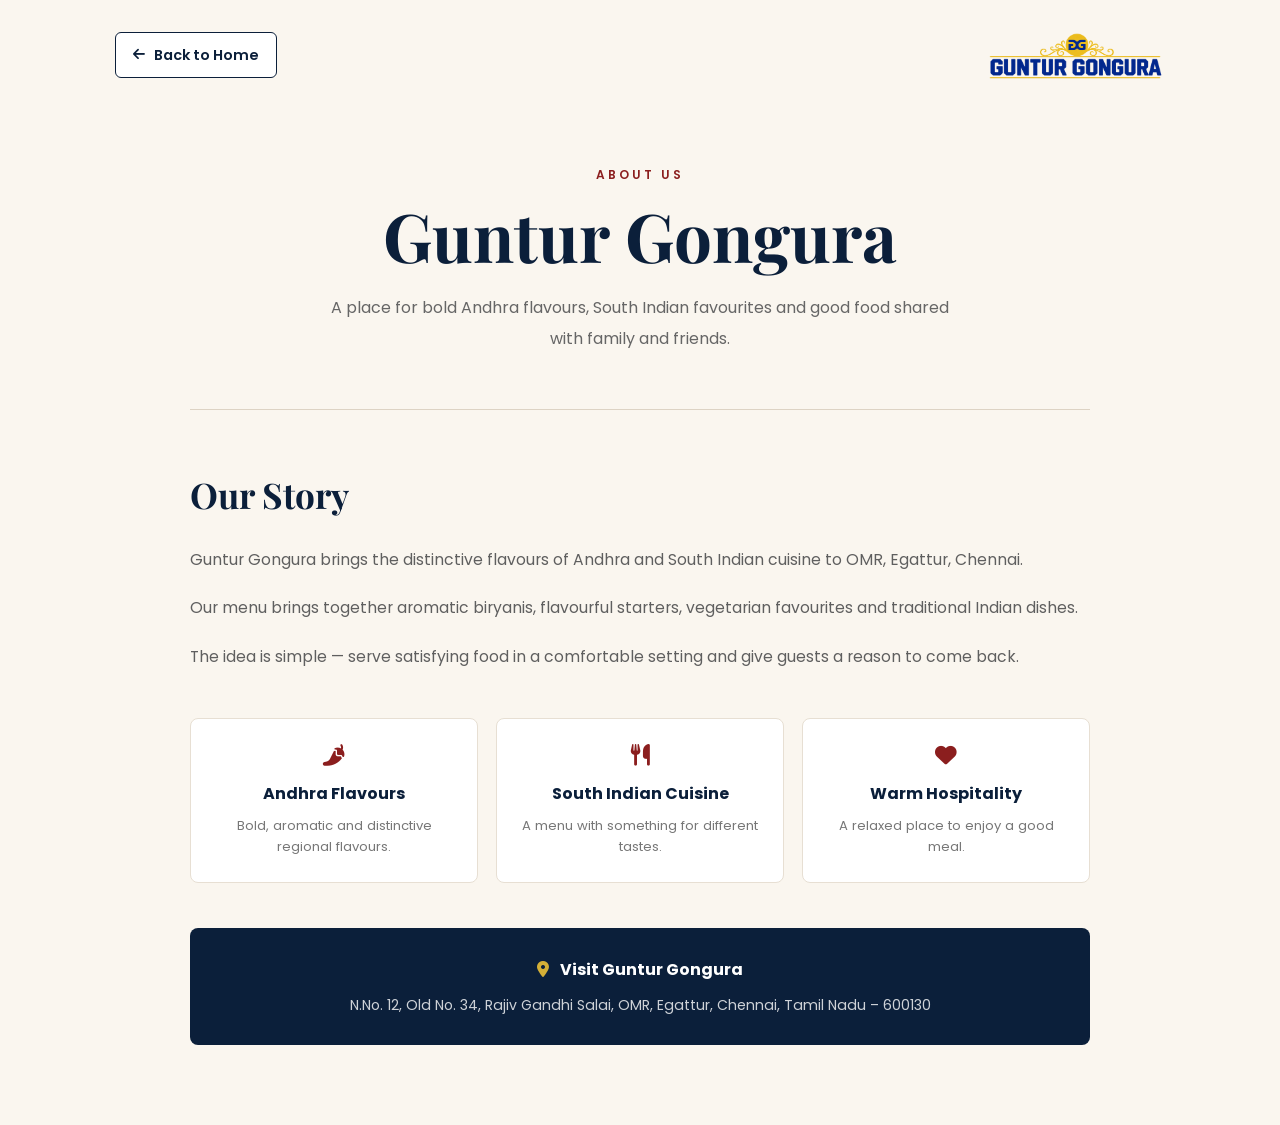
==== about.html @ 8c63702c "Initial commit" ====
<!DOCTYPE html>
<html lang="en">

<head>

    <!-- =====================================================
         BASIC INFORMATION
    ====================================================== -->

    <meta charset="UTF-8">

    <meta
        name="viewport"
        content="width=device-width, initial-scale=1.0"
    >

    <meta
        name="description"
        content="Learn about Guntur Gongura, an Andhra and South Indian restaurant in Egattur, Chennai."
    >

    <title>About | Guntur Gongura</title>


    <!-- =====================================================
         FONTS
    ====================================================== -->

    <link rel="preconnect" href="https://fonts.googleapis.com">

    <link
        rel="preconnect"
        href="https://fonts.gstatic.com"
        crossorigin
    >

    <link
        href="https://fonts.googleapis.com/css2?family=Playfair+Display:wght@500;600;700&family=Poppins:wght@300;400;500;600&display=swap"
        rel="stylesheet"
    >


    <!-- =====================================================
         ICONS
    ====================================================== -->

    <link
        rel="stylesheet"
        href="https://cdnjs.cloudflare.com/ajax/libs/font-awesome/6.5.2/css/all.min.css"
    >


    <!-- =====================================================
         MAIN CSS
    ====================================================== -->

    <link rel="stylesheet" href="css/style.css">
    <link rel="stylesheet" href="css/responsive.css">


    <!-- =====================================================
         PAGE CSS
    ====================================================== -->

    <style>

        /* =====================================================
           PAGE
        ====================================================== */

        .simple-page {
            min-height: 100vh;
            background: #faf6ef;
            color: #0b1f3a;
        }


        /* =====================================================
           TOP BAR
        ====================================================== */

        .simple-topbar {
            max-width: 1100px;
            margin: auto;
            padding: 25px;
            display: flex;
            align-items: center;
            justify-content: space-between;
            gap: 20px;
        }


        /* =====================================================
           BACK HOME BUTTON
        ====================================================== */

        .back-home {
            display: inline-flex;
            align-items: center;
            justify-content: center;
            gap: 9px;

            padding: 10px 17px;

            color: #0b1f3a;
            background: #ffffff;

            border: 1.5px solid #0b1f3a;
            border-radius: 6px;

            text-decoration: none;

            font-size: 0.9rem;
            font-weight: 600;

            cursor: pointer;

            transition:
                background 0.25s ease,
                color 0.25s ease,
                border-color 0.25s ease,
                transform 0.15s ease;
        }

        .back-home i {
            font-size: 0.85rem;
        }

        .back-home:hover {
            background: #0b1f3a;
            color: #ffffff;
            border-color: #0b1f3a;
        }

        .back-home:active {
            background: #0b1f3a;
            color: #ffffff;
            border-color: #0b1f3a;
            transform: scale(0.97);
        }

        .back-home:focus-visible {
            outline: 2px solid #d4af37;
            outline-offset: 3px;
        }


        /* =====================================================
           HEADER LOGO
           
           SAME SIZE AS MENU PAGE
        ====================================================== */

        .top-logo {
            width: 180px;
            height: auto;
            display: block;
        }


        /* =====================================================
           MAIN CONTENT
        ====================================================== */

        .about-page-content {
            width: min(900px, calc(100% - 40px));
            margin: 0 auto;
            padding: 25px 0 80px;
        }


        /* =====================================================
           INTRO
        ====================================================== */

        .simple-intro {
            text-align: center;
            padding: 25px 0 55px;
            border-bottom: 1px solid #ddd3c4;
        }

        .simple-intro .label {
            display: inline-block;

            color: #8b1e1e;

            font-size: 0.75rem;
            font-weight: 600;

            letter-spacing: 3px;
            text-transform: uppercase;
        }

        .simple-intro h1 {
            font-family: "Playfair Display", serif;

            font-size: clamp(2.5rem, 6vw, 4.2rem);

            line-height: 1.1;

            margin: 12px 0 20px;

            color: #0b1f3a;
        }

        .simple-intro p {
            max-width: 650px;

            margin: 0 auto;

            color: #666;

            line-height: 1.9;

            font-size: 1rem;
        }


        /* =====================================================
           STORY
        ====================================================== */

        .story {
            padding: 55px 0 0;
        }

        .story h2 {
            font-family: "Playfair Display", serif;

            font-size: 2.2rem;

            color: #0b1f3a;

            margin-bottom: 20px;
        }

        .story p {
            color: #5f5f5f;

            line-height: 1.95;

            margin-bottom: 18px;

            font-size: 0.98rem;
        }


        /* =====================================================
           HIGHLIGHTS
        ====================================================== */

        .highlights {
            display: grid;

            grid-template-columns: repeat(3, 1fr);

            gap: 18px;

            margin-top: 45px;
        }

        .highlight {
            background: #ffffff;

            border: 1px solid #e7dfd3;

            border-radius: 8px;

            padding: 25px;

            text-align: center;

            transition:
                transform 0.25s ease,
                box-shadow 0.25s ease;
        }

        .highlight:hover {
            transform: translateY(-4px);

            box-shadow:
                0 10px 25px rgba(11, 31, 58, 0.08);
        }

        .highlight i {
            color: #8b1e1e;

            font-size: 1.35rem;

            margin-bottom: 14px;
        }

        .highlight h3 {
            font-size: 1rem;

            margin-bottom: 8px;

            color: #0b1f3a;
        }

        .highlight p {
            font-size: 0.82rem;

            line-height: 1.6;

            margin: 0;

            color: #777;
        }


        /* =====================================================
           LOCATION
        ====================================================== */

        .location-note {
            margin-top: 45px;

            padding: 28px 25px;

            background: #0b1f3a;

            color: #ffffff;

            border-radius: 8px;

            text-align: center;
        }

        .location-note i {
            color: #d4af37;

            margin-right: 7px;
        }

        .location-note strong {
            font-size: 1rem;
        }

        .location-note p {
            margin: 10px 0 0;

            color: rgba(255,255,255,0.8);

            font-size: 0.88rem;

            line-height: 1.7;
        }


        /* =====================================================
           MOBILE
        ====================================================== */

        @media (max-width: 700px) {

            .simple-topbar {
                padding: 18px;
                gap: 15px;
            }

            /*
               LOGO STAYS 150px
               SAME AS MENU PAGE
            */

            .top-logo {
                width: 150px;
                height: auto;
            }

            .back-home {
                padding: 9px 13px;
                font-size: 0.8rem;
            }

            .about-page-content {
                width: min(100% - 32px, 900px);
                padding: 20px 0 60px;
            }

            .simple-intro {
                padding: 20px 0 40px;
            }

            .simple-intro h1 {
                font-size: 2.5rem;
            }

            .simple-intro p {
                font-size: 0.9rem;
                line-height: 1.8;
            }

            .story {
                padding-top: 40px;
            }

            .story h2 {
                font-size: 1.9rem;
            }

            .story p {
                font-size: 0.9rem;
                line-height: 1.85;
            }

            .highlights {
                grid-template-columns: 1fr;
                gap: 14px;
                margin-top: 35px;
            }

            .highlight {
                padding: 22px;
            }

            .location-note {
                margin-top: 35px;
                padding: 24px 18px;
            }
        }


        /* =====================================================
           SMALL MOBILE
        ====================================================== */

        @media (max-width: 420px) {

            .simple-topbar {
                padding: 15px;
            }

            /*
               LOGO STILL 150px
            */

            .top-logo {
                width: 150px;
                height: auto;
                display: block;
            }

            .back-home {
                padding: 8px 11px;
                font-size: 0.75rem;
                gap: 6px;
            }

            .about-page-content {
                width: calc(100% - 28px);
            }

            .simple-intro h1 {
                font-size: 2.15rem;
            }

            .simple-intro .label {
                font-size: 0.68rem;
                letter-spacing: 2px;
            }

            .story h2 {
                font-size: 1.7rem;
            }
        }


        /* =====================================================
           VERY SMALL MOBILE
        ====================================================== */

        @media (max-width: 340px) {

            .simple-topbar {
                gap: 8px;
            }

            /*
               LOGO STILL 150px
            */

            .top-logo {
                width: 150px;
                height: auto;
                display: block;
            }

            .back-home {
                padding: 7px 9px;
                font-size: 0.7rem;
            }

            .simple-intro h1 {
                font-size: 1.95rem;
            }
        }

    </style>

</head>


<body class="simple-page">


    <!-- =====================================================
         TOP BAR
    ====================================================== -->

    <header class="simple-topbar">

        <!-- Back to Home -->

        <a
            href="index.html"
            class="back-home"
        >
            <i class="fa-solid fa-arrow-left"></i>
            Back to Home
        </a>


        <!-- Restaurant Logo -->

        <img
            src="images/logo.png"
            alt="Guntur Gongura"
            class="top-logo"
        >

    </header>



    <!-- =====================================================
         MAIN
    ====================================================== -->

    <main class="about-page-content">


        <!-- =================================================
             INTRO
        ================================================== -->

        <section class="simple-intro">

            <span class="label">
                About Us
            </span>

            <h1>
                Guntur Gongura
            </h1>

            <p>
                A place for bold Andhra flavours,
                South Indian favourites and good food
                shared with family and friends.
            </p>

        </section>



        <!-- =================================================
             STORY
        ================================================== -->

        <section class="story">

            <h2>
                Our Story
            </h2>

            <p>
                Guntur Gongura brings the distinctive
                flavours of Andhra and South Indian
                cuisine to OMR, Egattur, Chennai.
            </p>

            <p>
                Our menu brings together aromatic
                biryanis, flavourful starters,
                vegetarian favourites and traditional
                Indian dishes.
            </p>

            <p>
                The idea is simple — serve satisfying
                food in a comfortable setting and give
                guests a reason to come back.
            </p>



            <!-- =================================================
                 HIGHLIGHTS
            ================================================== -->

            <div class="highlights">


                <!-- Andhra -->

                <div class="highlight">

                    <i class="fa-solid fa-pepper-hot"></i>

                    <h3>
                        Andhra Flavours
                    </h3>

                    <p>
                        Bold, aromatic and distinctive
                        regional flavours.
                    </p>

                </div>



                <!-- South Indian -->

                <div class="highlight">

                    <i class="fa-solid fa-utensils"></i>

                    <h3>
                        South Indian Cuisine
                    </h3>

                    <p>
                        A menu with something for
                        different tastes.
                    </p>

                </div>



                <!-- Hospitality -->

                <div class="highlight">

                    <i class="fa-solid fa-heart"></i>

                    <h3>
                        Warm Hospitality
                    </h3>

                    <p>
                        A relaxed place to enjoy
                        a good meal.
                    </p>

                </div>

            </div>



            <!-- =================================================
                 LOCATION
            ================================================== -->

            <div class="location-note">

                <div>

                    <i class="fa-solid fa-location-dot"></i>

                    <strong>
                        Visit Guntur Gongura
                    </strong>

                </div>

                <p>
                    N.No. 12, Old No. 34,
                    Rajiv Gandhi Salai,
                    OMR, Egattur,
                    Chennai, Tamil Nadu – 600130
                </p>

            </div>

        </section>

    </main>



    <!-- =====================================================
         JAVASCRIPT
    ====================================================== -->

    <script src="js/script.js"></script>

</body>

</html>
---- css/style.css ----
/* =====================================================
   GUNTUR GONGURA
   MAIN STYLESHEET
   Clean • Elegant • Responsive
===================================================== */


/* =====================================================
   ROOT VARIABLES
===================================================== */

:root {
    --primary: #8b1e1e;
    --primary-dark: #5e1010;
    --primary-light: #b52a2a;

    --accent: #d49a3a;
    --accent-light: #e8b95b;

    --cream: #faf6ef;
    --cream-dark: #f1e9dc;

    --white: #ffffff;
    --black: #151515;

    --text: #2b2927;
    --text-light: #706b65;

    --border: #e7dfd3;

    --heading-font: "Playfair Display", serif;
    --body-font: "Poppins", sans-serif;

    --shadow-sm: 0 5px 15px rgba(21, 21, 21, 0.06);
    --shadow-md: 0 12px 30px rgba(21, 21, 21, 0.10);
    --shadow-lg: 0 20px 50px rgba(21, 21, 21, 0.14);

    --transition: all 0.3s ease;
}


/* =====================================================
   RESET
===================================================== */

*,
*::before,
*::after {
    margin: 0;
    padding: 0;
    box-sizing: border-box;
}

html {
    width: 100%;
    max-width: 100%;
    scroll-behavior: smooth;
    overflow-x: hidden;
}

body {
    width: 100%;
    min-width: 320px;
    max-width: 100%;
    overflow-x: hidden;

    background: var(--cream);
    color: var(--text);

    font-family: var(--body-font);
    font-size: 16px;
    line-height: 1.7;

    -webkit-font-smoothing: antialiased;
    text-rendering: optimizeLegibility;
}

img {
    display: block;
    max-width: 100%;
    height: auto;
}

a {
    color: inherit;
    text-decoration: none;
}

button,
input,
textarea,
select {
    font: inherit;
}

button {
    cursor: pointer;
}

ul,
ol {
    list-style: none;
}


/* =====================================================
   GLOBAL CONTAINER
===================================================== */

.container {
    width: min(1180px, calc(100% - 40px));
    margin: 0 auto;
}


/* =====================================================
   HEADER
===================================================== */

.header {
    position: fixed;
    top: 0;
    left: 0;

    width: 100%;
    height: 78px;

    z-index: 1000;

    background: rgba(250, 246, 239, 0.96);

    border-bottom: 1px solid rgba(139, 30, 30, 0.08);

    transition: var(--transition);
}

.header.scrolled {
    background: rgba(250, 246, 239, 0.98);

    box-shadow: var(--shadow-sm);
}

.header .container {
    height: 100%;

    display: flex;
    align-items: center;
    justify-content: space-between;

    gap: 30px;
}


/* =====================================================
   LOGO
===================================================== */

.logo {
    display: flex;
    align-items: center;

    flex-shrink: 0;
}

.logo-image {
    display: block;

    width: 205px;
    height: auto;

    object-fit: contain;
}


/* =====================================================
   NAVIGATION
===================================================== */

.navbar {
    display: flex;
    align-items: center;
    justify-content: flex-end;

    gap: 25px;
}

.navbar a {
    position: relative;

    color: var(--text);

    font-size: 0.84rem;
    font-weight: 500;

    white-space: nowrap;

    transition: var(--transition);
}

.navbar a:not(.nav-button)::after {
    content: "";

    position: absolute;

    left: 0;
    bottom: -7px;

    width: 0;
    height: 2px;

    background: var(--primary);

    transition: width 0.3s ease;
}

.navbar a:not(.nav-button):hover {
    color: var(--primary);
}

.navbar a:not(.nav-button):hover::after {
    width: 100%;
}


/* =====================================================
   NAV BUTTON
===================================================== */

.nav-button {
    display: inline-flex;
    align-items: center;
    justify-content: center;

    padding: 12px 20px;

    border-radius: 4px;

    background: var(--primary);
    color: var(--white) !important;

    font-weight: 600 !important;

    transition: var(--transition);
}

.nav-button:hover {
    background: var(--primary-dark);

    transform: translateY(-2px);

    box-shadow: 0 8px 20px rgba(139, 30, 30, 0.2);
}


/* =====================================================
   MOBILE MENU BUTTON
===================================================== */

.menu-toggle {
    display: none;

    width: 44px;
    height: 44px;

    align-items: center;
    justify-content: center;

    border: none;
    background: transparent;

    color: var(--primary);

    font-size: 1.3rem;

    cursor: pointer;
}


/* =====================================================
   HERO
===================================================== */

.hero {
    position: relative;

    min-height: 92vh;

    display: flex;
    align-items: center;

    padding-top: 78px;

    background:
        linear-gradient(
            90deg,
            rgba(0, 0, 0, 0.72) 0%,
            rgba(0, 0, 0, 0.55) 45%,
            rgba(0, 0, 0, 0.18) 100%
        ),
        url("../images/hero.jpg") center center / cover no-repeat;

    color: var(--white);

    overflow: hidden;
}

.hero::before {
    content: "";

    position: absolute;
    inset: 0;

    background:
        linear-gradient(
            180deg,
            rgba(0, 0, 0, 0.15),
            transparent 45%,
            rgba(0, 0, 0, 0.25)
        );

    pointer-events: none;
}

.hero-content {
    position: relative;
    z-index: 2;

    width: min(1180px, calc(100% - 40px));

    margin: 0 auto;
}

.hero-subtitle {
    display: block;

    margin-bottom: 18px;

    color: var(--accent-light);

    font-size: 0.78rem;
    font-weight: 600;

    letter-spacing: 3px;
    text-transform: uppercase;
}

.hero-content h1 {
    max-width: 850px;

    margin-bottom: 25px;

    color: var(--white);

    font-family: var(--heading-font);

    font-size: clamp(3.5rem, 7vw, 6.5rem);
    font-weight: 600;

    line-height: 1.02;
    letter-spacing: -2px;
}

.hero-content p {
    max-width: 650px;

    margin-bottom: 35px;

    color: rgba(255, 255, 255, 0.88);

    font-size: 1rem;
    line-height: 1.8;
}


/* =====================================================
   HERO BUTTONS
===================================================== */

.hero-buttons {
    display: flex;
    align-items: center;

    gap: 15px;

    flex-wrap: wrap;
}


/* =====================================================
   BUTTONS
===================================================== */

.btn {
    display: inline-flex;
    align-items: center;
    justify-content: center;

    min-height: 48px;

    padding: 13px 25px;

    border: 1px solid transparent;
    border-radius: 4px;

    font-size: 0.82rem;
    font-weight: 600;

    text-align: center;

    transition: var(--transition);
}

.btn i {
    margin-left: 9px;
}

.btn-primary {
    background: var(--primary);
    color: var(--white);
}

.btn-primary:hover {
    background: var(--primary-dark);

    transform: translateY(-2px);

    box-shadow: 0 10px 25px rgba(139, 30, 30, 0.2);
}

.btn-outline {
    border-color: rgba(255, 255, 255, 0.75);

    background: transparent;
    color: var(--white);
}

.btn-outline:hover {
    border-color: var(--white);

    background: var(--white);
    color: var(--primary);

    transform: translateY(-2px);
}


/* =====================================================
   GENERAL SECTION
===================================================== */

.section {
    padding: 110px 0;
}

.section-title {
    max-width: 750px;

    margin: 0 auto 55px;

    text-align: center;
}

.section-subtitle {
    display: block;

    margin-bottom: 12px;

    color: var(--primary);

    font-size: 0.72rem;
    font-weight: 700;

    letter-spacing: 3px;
    text-transform: uppercase;
}

.section-title h2 {
    margin-bottom: 18px;

    color: var(--text);

    font-family: var(--heading-font);

    font-size: clamp(2.2rem, 4vw, 3.5rem);
    font-weight: 600;

    line-height: 1.15;
}

.section-title p {
    color: var(--text-light);

    font-size: 0.92rem;
    line-height: 1.8;
}


/* =====================================================
   WELCOME SECTION
===================================================== */

.welcome-section {
    background: var(--white);
}

.welcome-content {
    max-width: 850px;

    margin: 0 auto;

    text-align: center;
}

.welcome-content p {
    margin-bottom: 18px;

    color: var(--text-light);

    font-size: 0.95rem;
    line-height: 1.9;
}

.welcome-content p:last-child {
    margin-bottom: 0;
}


/* =====================================================
   WHY CHOOSE US
===================================================== */

.features-section {
    background: var(--cream);
}

.features-grid {
    display: grid;

    grid-template-columns: repeat(4, 1fr);

    gap: 22px;
}

.feature-card {
    padding: 38px 25px;

    background: var(--white);

    border: 1px solid var(--border);

    border-radius: 5px;

    text-align: center;

    box-shadow: var(--shadow-sm);

    transition: var(--transition);
}

.feature-card:hover {
    transform: translateY(-7px);

    box-shadow: var(--shadow-md);

    border-color: rgba(212, 154, 58, 0.35);
}

.feature-icon {
    width: 68px;
    height: 68px;

    display: flex;
    align-items: center;
    justify-content: center;

    margin: 0 auto 22px;

    border-radius: 50%;

    background: rgba(139, 30, 30, 0.08);

    color: var(--primary);

    font-size: 1.5rem;
}

.feature-card h3 {
    margin-bottom: 12px;

    color: var(--text);

    font-family: var(--heading-font);

    font-size: 1.35rem;
}

.feature-card p {
    color: var(--text-light);

    font-size: 0.84rem;

    line-height: 1.8;
}


/* =====================================================
   ABOUT OUR CUISINE
===================================================== */

.cuisine-section {
    background: var(--white);
}

.cuisine-container {
    display: grid;

    grid-template-columns: 1fr 1fr;

    align-items: center;

    gap: 75px;
}

.cuisine-image {
    position: relative;

    overflow: hidden;

    border-radius: 5px;

    box-shadow: var(--shadow-lg);
}

.cuisine-image img {
    width: 100%;

    min-height: 480px;

    object-fit: cover;

    transition: transform 0.6s ease;
}

.cuisine-image:hover img {
    transform: scale(1.03);
}

.cuisine-content {
    max-width: 560px;
}

.cuisine-content .section-subtitle {
    margin-bottom: 12px;
}

.cuisine-content h2 {
    margin-bottom: 22px;

    color: var(--text);

    font-family: var(--heading-font);

    font-size: clamp(2.2rem, 4vw, 3.4rem);

    font-weight: 600;

    line-height: 1.15;
}

.cuisine-content p {
    margin-bottom: 18px;

    color: var(--text-light);

    font-size: 0.92rem;

    line-height: 1.9;
}


/* =====================================================
   CUISINE HIGHLIGHTS
===================================================== */

.cuisine-highlights {
    display: grid;

    grid-template-columns: repeat(2, 1fr);

    gap: 13px 25px;

    margin: 28px 0 32px;
}

.cuisine-point {
    display: flex;
    align-items: center;

    gap: 10px;

    color: var(--text);

    font-size: 0.82rem;
    font-weight: 500;
}

.cuisine-point i {
    display: flex;
    align-items: center;
    justify-content: center;

    width: 22px;
    height: 22px;

    flex-shrink: 0;

    border-radius: 50%;

    background: rgba(139, 30, 30, 0.1);

    color: var(--primary);

    font-size: 0.65rem;
}


/* =====================================================
   REVIEWS SECTION
===================================================== */

.reviews-preview {
    background: var(--cream-dark);
}

.review-summary {
    max-width: 900px;

    margin: 0 auto;

    padding: 45px;

    display: flex;
    align-items: center;
    justify-content: space-between;

    gap: 40px;

    background: var(--white);

    border: 1px solid var(--border);

    border-radius: 6px;

    box-shadow: var(--shadow-sm);
}

.review-rating {
    text-align: center;

    flex-shrink: 0;
}

.review-rating strong {
    display: block;

    color: var(--primary);

    font-family: var(--heading-font);

    font-size: 4rem;

    line-height: 1;
}

.review-stars {
    margin: 10px 0;

    color: var(--accent);

    font-size: 1.15rem;

    letter-spacing: 3px;
}

.review-rating span {
    color: var(--text-light);

    font-size: 0.78rem;
}

.review-text {
    flex: 1;
}

.review-text p {
    margin-bottom: 20px;

    color: var(--text-light);

    font-size: 0.95rem;

    line-height: 1.8;
}


/* =====================================================
   LOCATION SECTION
===================================================== */

.location-section {
    background: var(--white);
}

.location-content {
    display: grid;

    grid-template-columns: repeat(3, 1fr);

    gap: 20px;

    margin-bottom: 35px;
}

.location-card {
    padding: 30px 25px;

    background: var(--cream);

    border: 1px solid var(--border);

    border-radius: 5px;

    text-align: center;
}

.location-icon {
    width: 55px;
    height: 55px;

    display: flex;
    align-items: center;
    justify-content: center;

    margin: 0 auto 18px;

    border-radius: 50%;

    background: rgba(139, 30, 30, 0.08);

    color: var(--primary);

    font-size: 1.2rem;
}

.location-card h3 {
    margin-bottom: 10px;

    color: var(--text);

    font-family: var(--heading-font);

    font-size: 1.25rem;
}

.location-card p {
    color: var(--text-light);

    font-size: 0.82rem;

    line-height: 1.7;
}

.location-card a {
    color: var(--primary);

    font-weight: 600;
}

.location-card a:hover {
    color: var(--primary-dark);
}


/* =====================================================
   MAP
===================================================== */

.map-container {
    width: 100%;

    overflow: hidden;

    border-radius: 6px;

    box-shadow: var(--shadow-md);
}

.map-container iframe {
    display: block;

    width: 100%;
    height: 430px;

    border: 0;
}


/* =====================================================
   FOOTER
===================================================== */

.footer {
    padding: 75px 0 25px;

    background: #691818;

    color: var(--white);
}

.footer-content {
    display: grid;

    grid-template-columns: 1.5fr 1fr 1fr;

    gap: 60px;

    padding-bottom: 50px;

    border-bottom: 1px solid rgba(144, 8, 8, 0.1);
}

.footer-brand {
    max-width: 360px;
}

.footer-brand img {
    width: 300px;

    margin-bottom: 22px;
}

.footer-brand p {
    color: rgba(255, 255, 255, 0.65);

    font-size: 0.82rem;

    line-height: 1.8;
}

.footer-links h3,
.footer-contact h3 {
    margin-bottom: 20px;

    color: var(--white);

    font-family: var(--heading-font);

    font-size: 1.2rem;
}

.footer-links a {
    display: block;

    margin-bottom: 10px;

    color: rgba(255, 255, 255, 0.65);

    font-size: 0.8rem;

    transition: var(--transition);
}

.footer-links a:hover {
    color: var(--accent-light);

    transform: translateX(3px);
}

.footer-contact p {
    display: flex;
    align-items: flex-start;

    gap: 10px;

    margin-bottom: 12px;

    color: rgba(255, 255, 255, 0.65);

    font-size: 0.8rem;

    line-height: 1.7;
}

.footer-contact i {
    margin-top: 4px;

    color: var(--accent-light);

    flex-shrink: 0;
}

.footer-contact a:hover {
    color: var(--accent-light);
}

.footer-bottom {
    padding-top: 25px;

    text-align: center;

    color: rgba(255, 255, 255, 0.45);

    font-size: 0.72rem;
}


/* =====================================================
   WHATSAPP BUTTON
===================================================== */

.whatsapp-button {
    position: fixed;

    right: 24px;
    bottom: 24px;

    z-index: 999;

    width: 58px;
    height: 58px;

    display: flex;
    align-items: center;
    justify-content: center;

    border-radius: 50%;

    background: #25d366;
    color: var(--white);

    font-size: 1.6rem;

    box-shadow: 0 8px 25px rgba(0, 0, 0, 0.2);

    transition: var(--transition);
}

.whatsapp-button:hover {
    transform: translateY(-4px) scale(1.05);

    box-shadow: 0 12px 30px rgba(0, 0, 0, 0.25);
}


/* =====================================================
   REVEAL
   Keep content visible even if JS fails
===================================================== */

.reveal {
    opacity: 1;
    visibility: visible;

    transform: none;
}


/* =====================================================
   FOCUS ACCESSIBILITY
===================================================== */

a:focus-visible,
button:focus-visible,
input:focus-visible,
textarea:focus-visible,
select:focus-visible {
    outline: 3px solid rgba(212, 154, 58, 0.7);

    outline-offset: 3px;
}


/* =====================================================
   RESPONSIVE - 1200px
===================================================== */

@media (max-width: 1200px) {

    .container {
        width: calc(100% - 60px);
    }

    .header .container {
        width: calc(100% - 60px);
    }

    .hero-content {
        width: calc(100% - 60px);
    }

    .logo-image {
        width: 185px;
    }

    .navbar {
        gap: 18px;
    }

}


/* =====================================================
   RESPONSIVE - 1024px
===================================================== */

@media (max-width: 1024px) {

    .container {
        width: calc(100% - 50px);
    }

    .header .container {
        width: calc(100% - 50px);
    }

    .hero-content {
        width: calc(100% - 50px);
    }

    .logo-image {
        width: 170px;
    }

    .navbar {
        gap: 14px;
    }

    .navbar a {
        font-size: 0.77rem;
    }

    .features-grid {
        grid-template-columns: repeat(2, 1fr);
    }

    .cuisine-container {
        gap: 45px;
    }

}


/* =====================================================
   RESPONSIVE - 900px
===================================================== */

@media (max-width: 900px) {

    .header .container {
        width: calc(100% - 40px);
    }

    .menu-toggle {
        display: flex;
    }

    .navbar {
        position: absolute;

        top: 100%;
        left: 0;

        width: 100%;

        display: flex;
        flex-direction: column;
        align-items: stretch;

        gap: 0;

        padding: 10px 20px 20px;

        background: var(--cream);

        border-top: 1px solid var(--border);

        box-shadow: var(--shadow-md);

        opacity: 0;
        visibility: hidden;

        transform: translateY(-10px);

        pointer-events: none;

        transition:
            opacity 0.25s ease,
            transform 0.25s ease,
            visibility 0.25s ease;
    }

    .navbar.active {
        opacity: 1;
        visibility: visible;

        transform: translateY(0);

        pointer-events: auto;
    }

    .navbar a {
        display: flex;
        align-items: center;

        min-height: 48px;

        padding: 10px 5px;

        border-bottom: 1px solid var(--border);

        font-size: 0.88rem;
    }

    .navbar a:last-child {
        border-bottom: none;
    }

    .navbar .nav-button {
        justify-content: center;

        margin-top: 10px;
    }

    .hero {
        min-height: 680px;
    }

    .hero-content {
        width: calc(100% - 40px);

        text-align: center;
    }

    .hero-content h1 {
        margin-left: auto;
        margin-right: auto;

        font-size: clamp(2.8rem, 8vw, 5rem);
    }

    .hero-content p {
        margin-left: auto;
        margin-right: auto;
    }

    .hero-buttons {
        justify-content: center;
    }

    .cuisine-container {
        grid-template-columns: 1fr;

        gap: 40px;
    }

    .cuisine-content {
        max-width: 100%;
    }

    .cuisine-image {
        max-width: 700px;

        margin: 0 auto;
    }

    .review-summary {
        flex-direction: column;

        text-align: center;
    }

    .location-content {
        grid-template-columns: 1fr;
    }

    .footer-content {
        grid-template-columns: repeat(2, 1fr);
    }

}


/* =====================================================
   RESPONSIVE - 768px
===================================================== */

@media (max-width: 768px) {

    .container {
        width: calc(100% - 32px);
    }

    .header .container {
        width: calc(100% - 32px);

        min-height: 68px;
    }

    .logo-image {
        width: 150px;
    }

    .hero {
        min-height: 650px;
    }

    .hero-content {
        width: calc(100% - 32px);
    }

    .hero-content h1 {
        font-size: clamp(2.5rem, 9vw, 4.5rem);
    }

    .section {
        padding: 65px 0;
    }

    .section-title {
        margin-bottom: 40px;
    }

    .features-grid {
        grid-template-columns: repeat(2, 1fr);
    }

    .cuisine-image img {
        min-height: 400px;
    }

    .location-content {
        grid-template-columns: 1fr;
    }

    .map-container iframe {
        height: 350px;
    }

    .footer-content {
        grid-template-columns: 1fr 1fr;
    }

}


/* =====================================================
   RESPONSIVE - 600px
===================================================== */

@media (max-width: 600px) {

    .container {
        width: calc(100% - 28px);
    }

    .header .container {
        width: calc(100% - 28px);

        min-height: 64px;
    }

    .logo-image {
        width: 145px;
    }

    .hero {
        min-height: 620px;
    }

    .hero-content {
        width: calc(100% - 28px);
    }

    .hero-content h1 {
        font-size: clamp(2.3rem, 12vw, 3.8rem);

        letter-spacing: -1px;
    }

    .hero-content p {
        font-size: 0.82rem;
    }

    .hero-buttons {
        width: 100%;

        flex-direction: column;

        align-items: center;
    }

    .hero-buttons .btn {
        width: min(100%, 280px);
    }

    .section {
        padding: 55px 0;
    }

    .section-title {
        margin-bottom: 35px;
    }

    .section-title h2 {
        font-size: 2rem;
    }

    .features-grid {
        grid-template-columns: 1fr;
    }

    .feature-card {
        padding: 32px 22px;
    }

    .cuisine-container {
        gap: 30px;
    }

    .cuisine-image img {
        min-height: 320px;
    }

    .cuisine-content h2 {
        font-size: 2.1rem;
    }

    .cuisine-highlights {
        grid-template-columns: 1fr;
    }

    .review-summary {
        padding: 30px 20px;
    }

    .review-rating strong {
        font-size: 3.3rem;
    }

    .map-container iframe {
        height: 280px;
    }

    .footer {
        text-align: center;
    }

    .footer-content {
        grid-template-columns: 1fr;
        gap: 40px;
    }

    .footer-brand {
        max-width: 100%;
    }

    .footer-brand img {
        margin-left: auto;
        margin-right: auto;
    }

    .footer-contact p {
        justify-content: center;
    }

    .whatsapp-button {
        width: 52px;
        height: 52px;

        right: 16px;
        bottom: 16px;

        font-size: 1.4rem;
    }

}


/* =====================================================
   RESPONSIVE - 480px
===================================================== */

@media (max-width: 480px) {

    .container {
        width: calc(100% - 24px);
    }

    .header .container {
        width: calc(100% - 24px);

        min-height: 60px;
    }

    .logo-image {
        width: 135px;
    }

    .menu-toggle {
        width: 42px;
        height: 42px;

        font-size: 1.1rem;
    }

    .navbar {
        padding-left: 14px;
        padding-right: 14px;
    }

    .hero {
        min-height: 600px;
    }

    .hero-content {
        width: calc(100% - 24px);
    }

    .hero-content h1 {
        font-size: 2.35rem;
    }

    .hero-content p {
        font-size: 0.77rem;
    }

    .section {
        padding: 48px 0;
    }

    .section-title h2 {
        font-size: 1.8rem;
    }

    .section-subtitle {
        font-size: 0.68rem;

        letter-spacing: 2px;
    }

    .cuisine-image img {
        min-height: 280px;
    }

    .cuisine-content h2 {
        font-size: 1.9rem;
    }

    .review-summary {
        padding: 25px 16px;
    }

    .map-container iframe {
        height: 250px;
    }

    .btn {
        width: 100%;
    }

}


/* =====================================================
   RESPONSIVE - 380px
===================================================== */

@media (max-width: 380px) {

    .container {
        width: calc(100% - 20px);
    }

    .header .container {
        width: calc(100% - 20px);
    }

    .logo-image {
        width: 125px;
    }

    .hero {
        min-height: 570px;
    }

    .hero-content h1 {
        font-size: 2.05rem;
    }

    .hero-content p {
        font-size: 0.72rem;
    }

    .section-title h2 {
        font-size: 1.65rem;
    }

    .feature-card {
        padding: 25px 18px;
    }

    .map-container iframe {
        height: 230px;
    }

}


/* =====================================================
   RESPONSIVE - 340px
===================================================== */

@media (max-width: 340px) {

    .logo-image {
        width: 115px;
    }

    .hero-content h1 {
        font-size: 1.9rem;
    }

    .hero-content p {
        font-size: 0.7rem;
    }

    .section-title h2 {
        font-size: 1.5rem;
    }

}


/* =====================================================
   LANDSCAPE MOBILE
===================================================== */

@media (max-height: 500px) and (orientation: landscape) {

    .hero {
        min-height: 620px;
    }

    .navbar {
        max-height: 80vh;

        overflow-y: auto;
    }

}


/* =====================================================
   LARGE DESKTOP
===================================================== */

@media (min-width: 1600px) {

    .container {
        width: min(1250px, calc(100% - 80px));
    }

    .hero-content {
        width: min(1250px, calc(100% - 80px));
    }

    .header .container {
        width: min(1250px, calc(100% - 80px));
    }

    .hero-content h1 {
        max-width: 950px;
    }

    .section {
        padding-top: 120px;
        padding-bottom: 120px;
    }

}


/* =====================================================
   ULTRA WIDE
===================================================== */

@media (min-width: 1920px) {

    .container {
        max-width: 1350px;
    }

    .hero-content {
        max-width: 1350px;
    }

    .header .container {
        max-width: 1350px;
    }

}


/* =====================================================
   REDUCED MOTION
===================================================== */

@media (prefers-reduced-motion: reduce) {

    html {
        scroll-behavior: auto;
    }

    *,
    *::before,
    *::after {
        animation-duration: 0.01ms !important;
        animation-iteration-count: 1 !important;
        transition-duration: 0.01ms !important;
    }

}
---- css/responsive.css ----
/* =====================================================
   GUNTUR GONGURA
   RESPONSIVE STYLESHEET
===================================================== */


/* =====================================================
   GLOBAL RESPONSIVE SAFETY
===================================================== */

html {
    width: 100%;
    max-width: 100%;
    overflow-x: hidden;
    scroll-behavior: smooth;
}

body {
    width: 100%;
    max-width: 100%;
    min-width: 320px;
    overflow-x: hidden;
}

*,
*::before,
*::after {
    box-sizing: border-box;
}

img,
video,
iframe {
    max-width: 100%;
}

img {
    height: auto;
}

button,
input,
select,
textarea {
    max-width: 100%;
    font: inherit;
}

a {
    -webkit-tap-highlight-color: transparent;
}


/* =====================================================
   LARGE LAPTOP
   1200px
===================================================== */

@media (max-width: 1200px) {

    .container {
        width: calc(100% - 60px);
    }

    .header .container {
        width: calc(100% - 60px);
    }

    .logo-image {
        width: 185px;
    }

    .navbar {
        gap: 18px;
    }

    .navbar a {
        font-size: 0.85rem;
    }

    .hero-content {
        width: calc(100% - 60px);
    }

    .features-grid {
        grid-template-columns: repeat(2, 1fr);
    }

    .location-content {
        grid-template-columns: repeat(3, 1fr);
    }

}


/* =====================================================
   TABLET LANDSCAPE
   1024px
===================================================== */

@media (max-width: 1024px) {

    .container {
        width: calc(100% - 50px);
    }

    .header .container {
        width: calc(100% - 50px);
    }

    .logo-image {
        width: 170px;
    }

    .navbar {
        gap: 14px;
    }

    .navbar a {
        font-size: 0.78rem;
    }

    .nav-button {
        padding: 11px 16px;
    }

    .hero {
        min-height: 700px;
    }

    .hero-content {
        width: calc(100% - 50px);
    }

    .hero-content h1 {
        font-size: clamp(3rem, 7vw, 5.3rem);
    }

    .section {
        padding: 80px 0;
    }

    .cuisine-container {
        gap: 50px;
    }

}


/* =====================================================
   TABLET / MOBILE NAV
   900px
===================================================== */

@media (max-width: 900px) {

    /* -------------------------------
       HEADER
    -------------------------------- */

    .header .container {
        min-height: 72px;
        width: calc(100% - 40px);
    }

    .logo-image {
        width: 160px;
    }


    /* -------------------------------
       MENU BUTTON
    -------------------------------- */

    .menu-toggle {
        display: flex;
        align-items: center;
        justify-content: center;

        width: 44px;
        height: 44px;

        border: none;
        border-radius: 6px;

        background: transparent;
        color: var(--primary);

        cursor: pointer;
        font-size: 1.25rem;
    }


    /* -------------------------------
       MOBILE NAVIGATION
    -------------------------------- */

    .navbar {

        position: absolute;

        top: 100%;
        left: 0;

        width: 100%;

        display: flex;
        flex-direction: column;
        align-items: stretch;

        gap: 0;

        padding: 10px 20px 20px;

        background: var(--cream);

        border-top: 1px solid var(--border);

        box-shadow: var(--shadow-md);

        opacity: 0;
        visibility: hidden;

        transform: translateY(-10px);

        pointer-events: none;

        transition:
            opacity 0.25s ease,
            transform 0.25s ease,
            visibility 0.25s ease;
    }

    .navbar.active {
        opacity: 1;
        visibility: visible;

        transform: translateY(0);

        pointer-events: auto;
    }

    .navbar a {

        display: flex;
        align-items: center;

        min-height: 48px;

        padding: 10px 5px;

        border-bottom: 1px solid var(--border);

        font-size: 0.88rem;
    }

    .navbar a:last-child {
        border-bottom: none;
    }

    .navbar .nav-button {
        justify-content: center;

        margin-top: 10px;

        border-radius: 5px;
    }


    /* -------------------------------
       HERO
    -------------------------------- */

    .hero {
        min-height: 680px;
    }

    .hero-content {
        width: calc(100% - 40px);

        margin: 0 auto;

        text-align: center;
    }

    .hero-content h1 {
        margin-left: auto;
        margin-right: auto;

        font-size: clamp(2.8rem, 8vw, 5rem);
    }

    .hero-content p {
        margin-left: auto;
        margin-right: auto;
    }

    .hero-buttons {
        justify-content: center;
        flex-wrap: wrap;
    }


    /* -------------------------------
       GENERAL SECTIONS
    -------------------------------- */

    .section {
        padding: 75px 0;
    }


    /* -------------------------------
       FEATURES
    -------------------------------- */

    .features-grid {
        grid-template-columns: repeat(2, 1fr);
    }


    /* -------------------------------
       CUISINE
    -------------------------------- */

    .cuisine-container {
        grid-template-columns: 1fr !important;
        gap: 45px;
    }

    .cuisine-image {
        max-width: 700px;
        width: 100%;
        margin: 0 auto;
    }

    .cuisine-content {
        width: 100%;
    }


    /* -------------------------------
       REVIEWS
    -------------------------------- */

    .review-summary {
        flex-direction: column;
        text-align: center;
        gap: 25px;
    }


    /* -------------------------------
       LOCATION
    -------------------------------- */

    .location-content {
        grid-template-columns: repeat(3, 1fr);
        gap: 18px;
    }


    /* -------------------------------
       MAP
    -------------------------------- */

    .map-container iframe {
        height: 380px;
    }


    /* -------------------------------
       FOOTER
    -------------------------------- */

    .footer-content {
        grid-template-columns: repeat(2, 1fr);
    }

}


/* =====================================================
   TABLET PORTRAIT
   768px
===================================================== */

@media (max-width: 768px) {

    .container {
        width: calc(100% - 32px);
    }

    .header .container {
        width: calc(100% - 32px);
        min-height: 68px;
    }

    .logo-image {
        width: 150px;
    }


    /* HERO */

    .hero {
        min-height: 650px;
    }

    .hero-content {
        width: calc(100% - 32px);
    }

    .hero-content h1 {
        font-size: clamp(2.5rem, 9vw, 4.5rem);
    }

    .hero-content p {
        font-size: 0.9rem;
    }


    /* SECTIONS */

    .section {
        padding: 65px 0;
    }

    .section-title {
        margin-bottom: 40px;
    }

    .section-title h2 {
        font-size: clamp(1.9rem, 6vw, 2.8rem);
    }


    /* FEATURES */

    .features-grid {
        grid-template-columns: repeat(2, 1fr);
        gap: 18px;
    }

    .feature-card {
        padding: 30px 20px;
    }


    /* CUISINE */

    .cuisine-container {
        gap: 35px;
    }

    .cuisine-image img {
        width: 100%;
        max-height: 450px;
        object-fit: cover;
    }


    /* LOCATION */

    .location-content {
        grid-template-columns: 1fr;
        gap: 18px;
    }

    .location-card {
        width: 100%;
    }


    /* MAP */

    .map-container iframe {
        height: 350px;
    }


    /* FOOTER */

    .footer-content {
        grid-template-columns: 1fr;
        text-align: center;
        gap: 40px;
    }

}


/* =====================================================
   LARGE MOBILE
   600px
===================================================== */

@media (max-width: 600px) {

    .container {
        width: calc(100% - 28px);
    }

    .header .container {
        width: calc(100% - 28px);
        min-height: 64px;
    }

    .logo-image {
        width: 145px;
    }


    /* HERO */

    .hero {
        min-height: 620px;
    }

    .hero-content {
        width: calc(100% - 28px);
        padding-top: 20px;
    }

    .hero-content h1 {
        font-size: clamp(2.3rem, 12vw, 3.8rem);
    }

    .hero-content p {
        font-size: 0.82rem;
    }


    /* HERO BUTTONS */

    .hero-buttons {
        width: 100%;

        flex-direction: column;

        align-items: center;

        gap: 10px;
    }

    .hero-buttons .btn {
        width: min(100%, 280px);
    }


    /* SECTIONS */

    .section {
        padding: 55px 0;
    }

    .section-title {
        margin-bottom: 35px;
    }

    .section-title h2 {
        font-size: 2rem;
    }

    .section-subtitle {
        font-size: 0.7rem;
        letter-spacing: 2px;
    }


    /* FEATURES */

    .features-grid {
        grid-template-columns: 1fr;
        gap: 15px;
    }

    .feature-card {
        padding: 30px 22px;
    }


    /* CUISINE */

    .cuisine-container {
        gap: 30px;
    }

    .cuisine-image img {
        max-height: 350px;
    }

    .cuisine-content h2 {
        font-size: 2rem;
    }


    /* REVIEWS */

    .review-summary {
        padding: 25px 18px;
    }

    .review-rating strong {
        font-size: 3rem;
    }


    /* LOCATION */

    .location-content {
        grid-template-columns: 1fr;
    }


    /* MAP */

    .map-container iframe {
        height: 280px;
    }


    /* BUTTONS */

    .btn {
        min-height: 48px;
    }


    /* FOOTER */

    .footer {
        text-align: center;
    }

    .footer-brand p {
        margin-left: auto;
        margin-right: auto;
    }

    .footer-contact p {
        justify-content: center;
    }

}


/* =====================================================
   MOBILE
   480px
===================================================== */

@media (max-width: 480px) {

    .container {
        width: calc(100% - 24px);
    }

    .header .container {
        width: calc(100% - 24px);
        min-height: 60px;
    }

    .logo-image {
        width: 135px;
    }


    /* HERO */

    .hero {
        min-height: 600px;
    }

    .hero-content {
        width: calc(100% - 24px);
    }

    .hero-content h1 {
        font-size: 2.35rem;
    }

    .hero-content p {
        font-size: 0.78rem;
    }


    /* SECTION */

    .section {
        padding: 48px 0;
    }

    .section-title h2 {
        font-size: 1.8rem;
    }


    /* CUISINE */

    .cuisine-image img {
        max-height: 300px;
    }

    .cuisine-highlights {
        grid-template-columns: 1fr !important;
    }


    /* MAP */

    .map-container iframe {
        height: 250px;
    }


    /* WHATSAPP */

    .whatsapp-button {
        width: 52px;
        height: 52px;

        right: 16px;
        bottom: 16px;

        font-size: 1.4rem;
    }

}


/* =====================================================
   SMALL PHONES
   380px
===================================================== */

@media (max-width: 380px) {

    .container {
        width: calc(100% - 20px);
    }

    .header .container {
        width: calc(100% - 20px);
    }

    .logo-image {
        width: 125px;
    }

    .hero {
        min-height: 570px;
    }

    .hero-content h1 {
        font-size: 2.05rem;
    }

    .hero-content p {
        font-size: 0.74rem;
    }

    .section-title h2 {
        font-size: 1.65rem;
    }

    .feature-card {
        padding: 25px 18px;
    }

    .map-container iframe {
        height: 230px;
    }

}


/* =====================================================
   VERY SMALL PHONES
   340px
===================================================== */

@media (max-width: 340px) {

    .logo-image {
        width: 115px;
    }

    .hero-content h1 {
        font-size: 1.9rem;
    }

    .hero-content p {
        font-size: 0.7rem;
    }

    .section-title h2 {
        font-size: 1.5rem;
    }

}


/* =====================================================
   LANDSCAPE MOBILE
===================================================== */

@media (max-height: 500px) and (orientation: landscape) {

    .hero {
        min-height: 620px;
    }

    .navbar {
        max-height: 80vh;
        overflow-y: auto;
    }

}


/* =====================================================
   REDUCED MOTION
===================================================== */

@media (prefers-reduced-motion: reduce) {

    html {
        scroll-behavior: auto;
    }

    *,
    *::before,
    *::after {
        animation-duration: 0.01ms !important;
        animation-iteration-count: 1 !important;
        transition-duration: 0.01ms !important;
    }

}
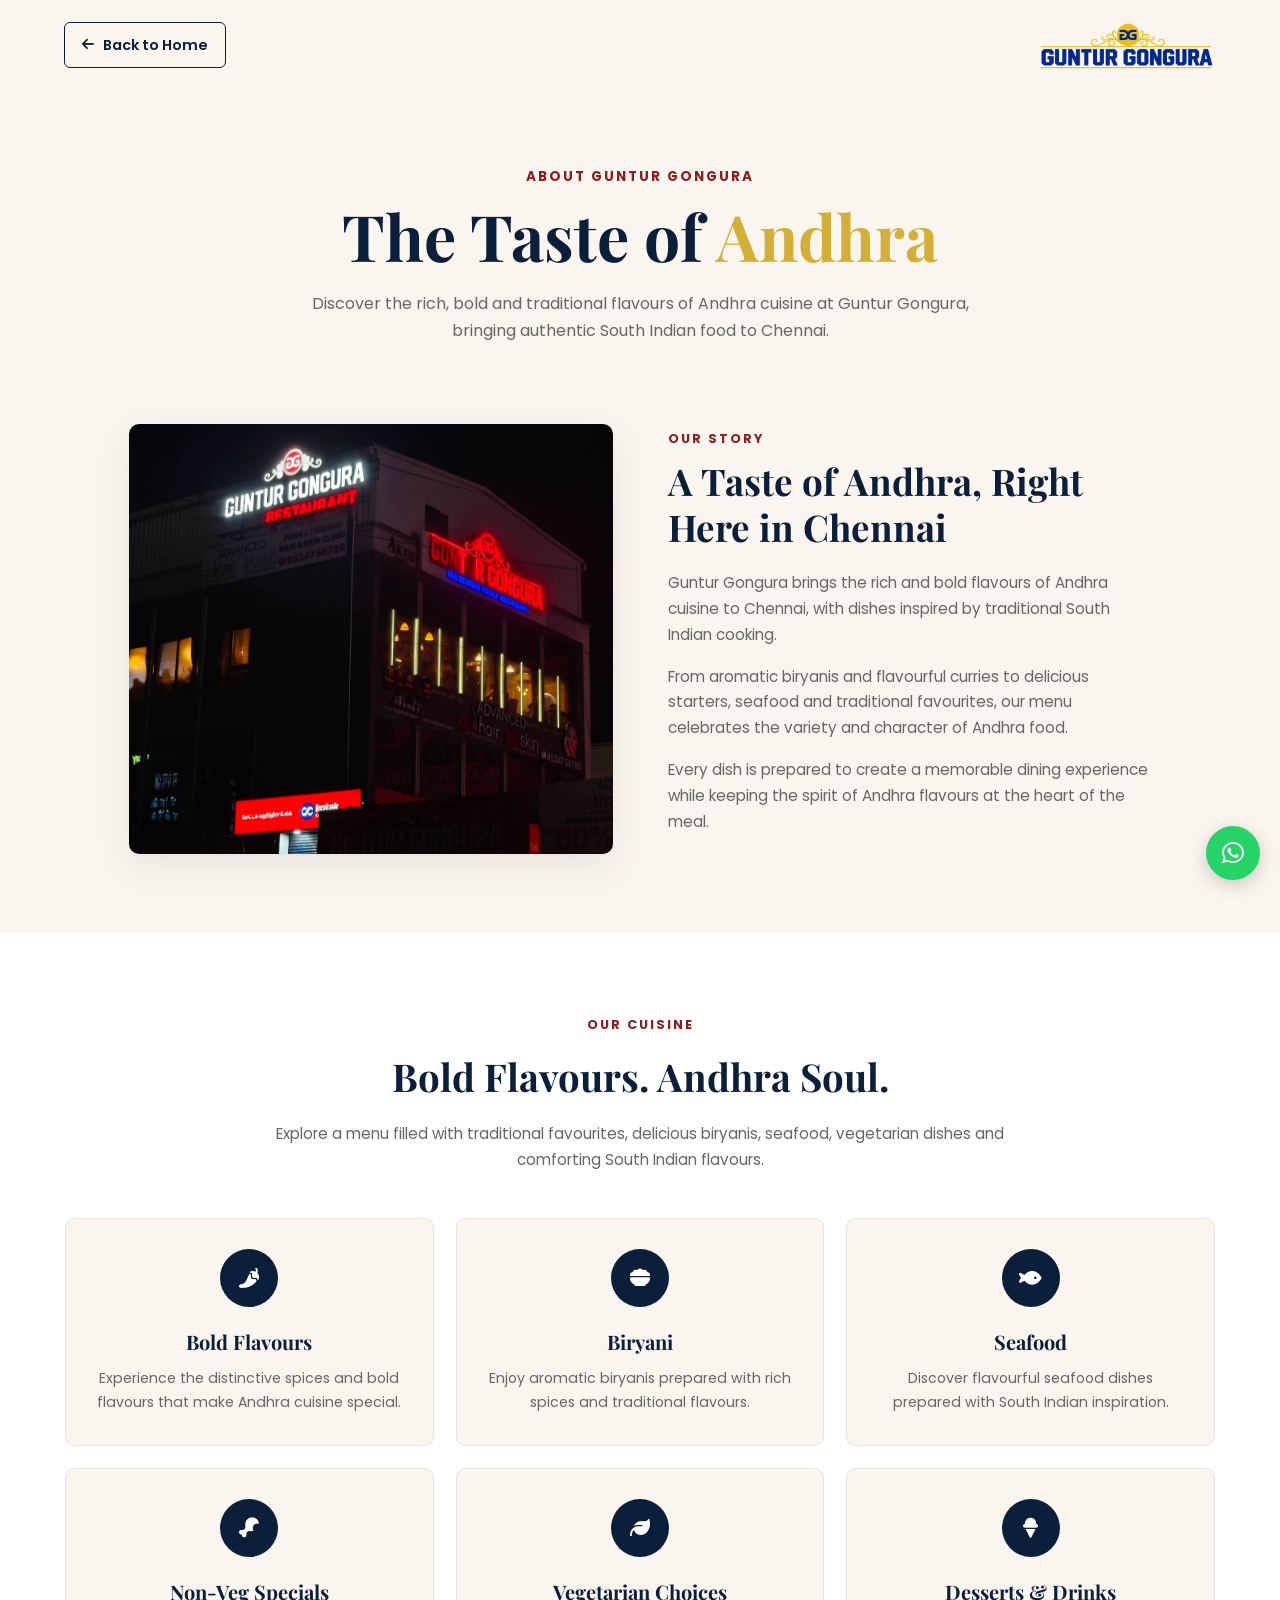
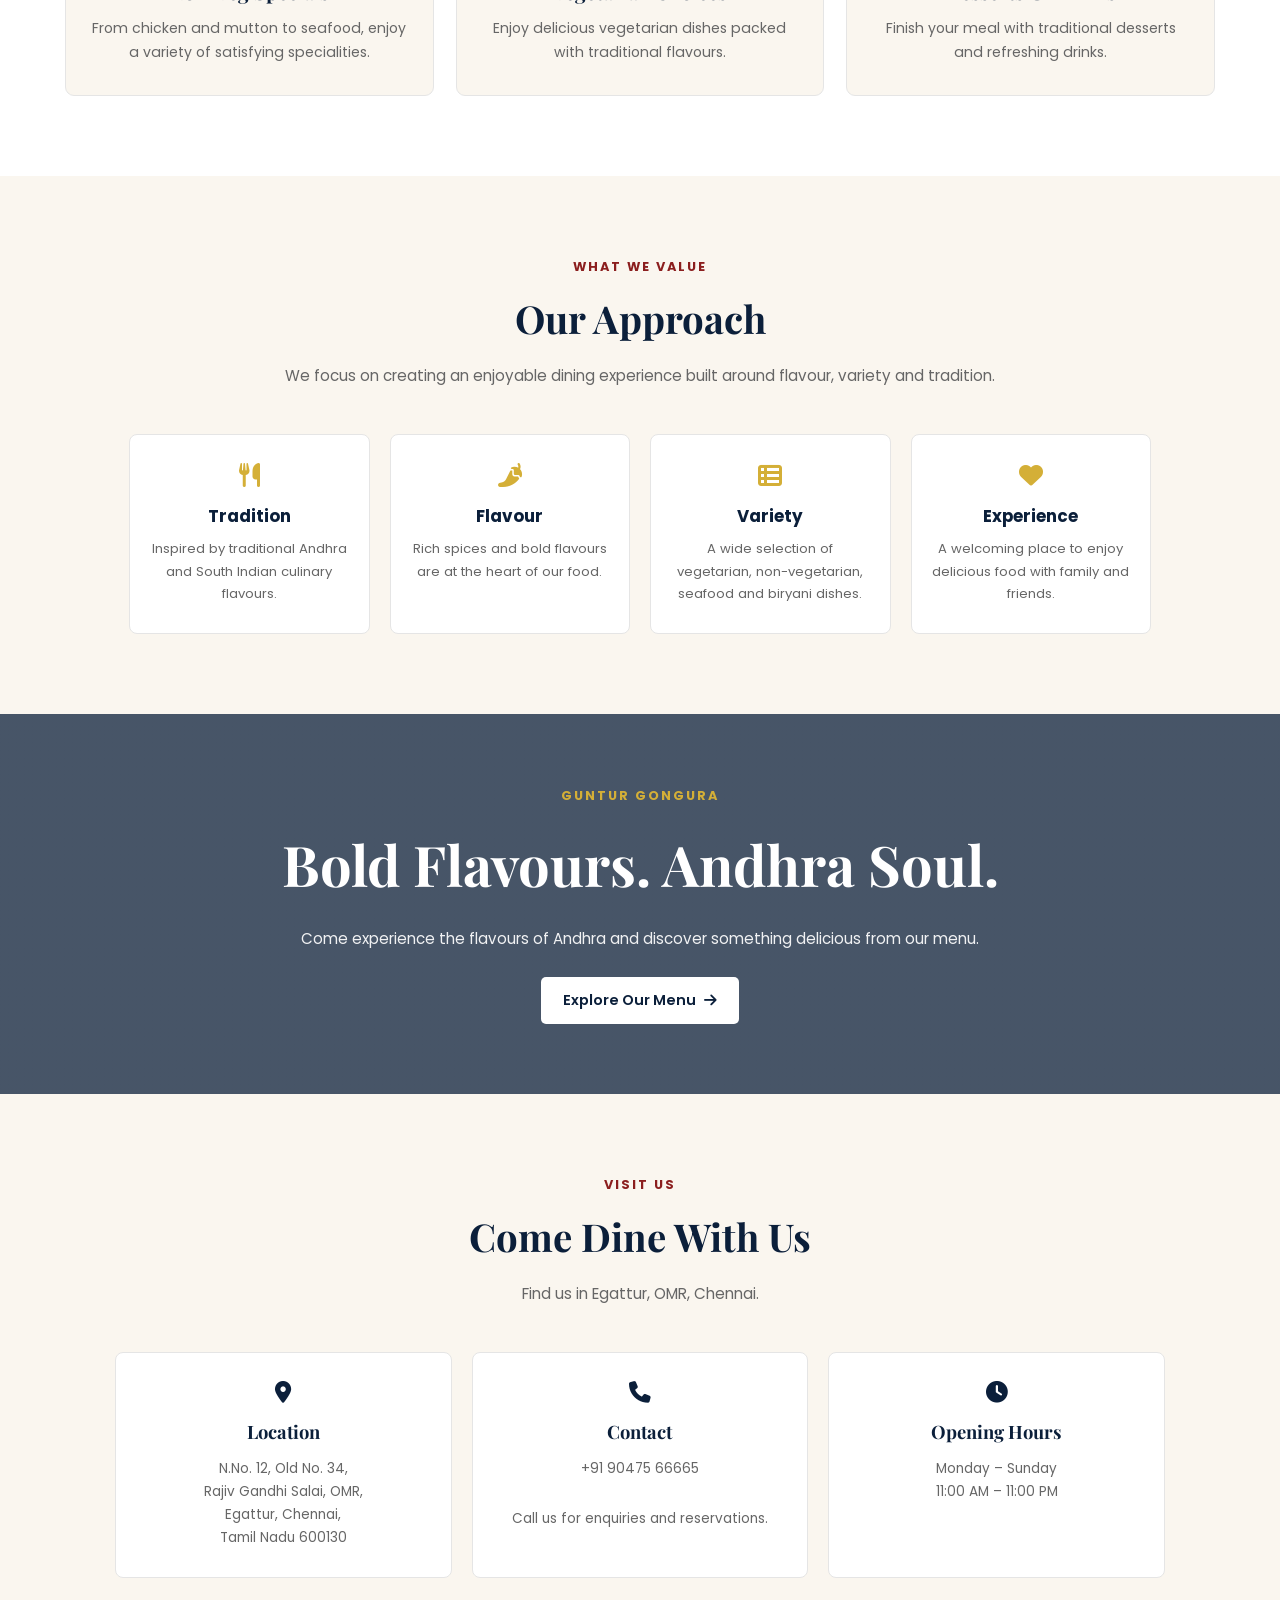
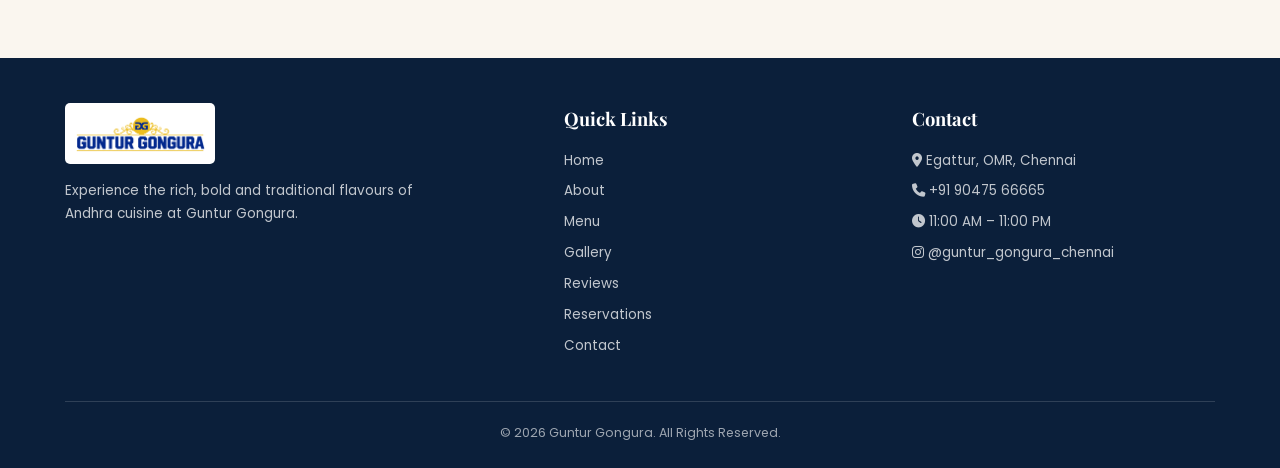
==== commit a0a6fe53: "Updated website" ====
--- a/about.html
+++ b/about.html
@@ -2,10 +2,6 @@
 <html lang="en">
 
 <head>
-
-    <!-- =====================================================
-         BASIC INFORMATION
-    ====================================================== -->
 
     <meta charset="UTF-8">
 
@@ -16,33 +12,31 @@
 
     <meta
         name="description"
-        content="Learn about Guntur Gongura, an Andhra and South Indian restaurant in Egattur, Chennai."
+        content="Learn about Guntur Gongura, an Andhra cuisine restaurant serving bold and authentic flavours in Chennai."
     >
 
+    <meta
+        name="keywords"
+        content="Guntur Gongura, Andhra cuisine, South Indian restaurant, Chennai restaurant, Andhra food"
+    >
+
+    <meta
+        name="author"
+        content="Guntur Gongura"
+    >
+
     <title>About | Guntur Gongura</title>
 
 
-    <!-- =====================================================
-         FONTS
-    ====================================================== -->
-
-    <link rel="preconnect" href="https://fonts.googleapis.com">
+    <!-- GOOGLE FONTS -->
 
     <link
-        rel="preconnect"
-        href="https://fonts.gstatic.com"
-        crossorigin
-    >
-
-    <link
-        href="https://fonts.googleapis.com/css2?family=Playfair+Display:wght@500;600;700&family=Poppins:wght@300;400;500;600&display=swap"
+        href="https://fonts.googleapis.com/css2?family=Playfair+Display:wght@500;600;700&family=Poppins:wght@300;400;500;600;700&display=swap"
         rel="stylesheet"
     >
 
 
-    <!-- =====================================================
-         ICONS
-    ====================================================== -->
+    <!-- FONT AWESOME -->
 
     <link
         rel="stylesheet"
@@ -50,67 +44,109 @@
     >
 
 
-    <!-- =====================================================
-         MAIN CSS
-    ====================================================== -->
+    <!-- MAIN CSS -->
 
     <link rel="stylesheet" href="css/style.css">
     <link rel="stylesheet" href="css/responsive.css">
 
 
-    <!-- =====================================================
-         PAGE CSS
-    ====================================================== -->
-
     <style>
 
         /* =====================================================
-           PAGE
+           ROOT
         ====================================================== */
 
-        .simple-page {
-            min-height: 100vh;
-            background: #faf6ef;
-            color: #0b1f3a;
+        :root {
+            --primary: #0b1f3a;
+            --secondary: #d4af37;
+            --white: #ffffff;
+            --light: #faf6ef;
+            --text: #222222;
+            --gray: #666666;
+            --border: #e5e5e5;
+            --red: #8b1e1e;
         }
 
 
         /* =====================================================
-           TOP BAR
+           RESET
         ====================================================== */
 
-        .simple-topbar {
-            max-width: 1100px;
-            margin: auto;
-            padding: 25px;
+        * {
+            margin: 0;
+            padding: 0;
+            box-sizing: border-box;
+        }
+
+
+        body {
+            font-family: "Poppins", sans-serif;
+            background: var(--light);
+            color: var(--text);
+            line-height: 1.7;
+        }
+
+
+        img {
+            max-width: 100%;
+            display: block;
+        }
+
+
+        a {
+            text-decoration: none;
+        }
+
+
+        /* =====================================================
+           HEADER
+        ====================================================== */
+
+        .about-header {
+            width: 100%;
+            min-height: 84px;
+
+            padding: 15px 5%;
+
             display: flex;
             align-items: center;
             justify-content: space-between;
+
             gap: 20px;
+
+            background: #faf6ef;
+
+            /* NO DIVIDING LINE */
+            border: none;
         }
 
 
         /* =====================================================
-           BACK HOME BUTTON
+           BACK TO HOME
         ====================================================== */
 
         .back-home {
             display: inline-flex;
+
             align-items: center;
             justify-content: center;
+
             gap: 9px;
 
             padding: 10px 17px;
 
+            background: #faf6ef;
+
             color: #0b1f3a;
-            background: #ffffff;
 
             border: 1.5px solid #0b1f3a;
+
             border-radius: 6px;
 
             text-decoration: none;
 
             font-size: 0.9rem;
+
             font-weight: 600;
 
             cursor: pointer;
@@ -122,9 +158,11 @@
                 transform 0.15s ease;
         }
 
+
         .back-home i {
             font-size: 0.85rem;
         }
+
 
         .back-home:hover {
             background: #0b1f3a;
@@ -132,24 +170,28 @@
             border-color: #0b1f3a;
         }
 
+
         .back-home:active {
             background: #0b1f3a;
             color: #ffffff;
             border-color: #0b1f3a;
+
             transform: scale(0.97);
         }
 
-        .back-home:focus-visible {
-            outline: 2px solid #d4af37;
-            outline-offset: 3px;
-        }
-
 
         /* =====================================================
-           HEADER LOGO
-           
-           SAME SIZE AS MENU PAGE
+           LOGO
         ====================================================== */
+
+        .logo-link {
+            margin-left: auto;
+
+            display: flex;
+            align-items: center;
+            justify-content: center;
+        }
+
 
         .top-logo {
             width: 180px;
@@ -159,58 +201,59 @@
 
 
         /* =====================================================
-           MAIN CONTENT
+           PAGE INTRO
         ====================================================== */
 
-        .about-page-content {
-            width: min(900px, calc(100% - 40px));
-            margin: 0 auto;
-            padding: 25px 0 80px;
-        }
-
-
-        /* =====================================================
-           INTRO
-        ====================================================== */
-
-        .simple-intro {
+        .about-intro {
             text-align: center;
-            padding: 25px 0 55px;
-            border-bottom: 1px solid #ddd3c4;
-        }
-
-        .simple-intro .label {
-            display: inline-block;
-
-            color: #8b1e1e;
-
-            font-size: 0.75rem;
-            font-weight: 600;
-
-            letter-spacing: 3px;
+
+            padding: 75px 20px 50px;
+
+            max-width: 900px;
+
+            margin: auto;
+        }
+
+
+        .about-intro .eyebrow {
+            color: var(--red);
+
+            font-size: 0.85rem;
+
+            font-weight: 700;
+
+            letter-spacing: 2px;
+
             text-transform: uppercase;
-        }
-
-        .simple-intro h1 {
+
+            margin-bottom: 10px;
+        }
+
+
+        .about-intro h1 {
             font-family: "Playfair Display", serif;
 
-            font-size: clamp(2.5rem, 6vw, 4.2rem);
-
-            line-height: 1.1;
-
-            margin: 12px 0 20px;
-
-            color: #0b1f3a;
-        }
-
-        .simple-intro p {
-            max-width: 650px;
-
-            margin: 0 auto;
-
-            color: #666;
-
-            line-height: 1.9;
+            font-size: clamp(2.4rem, 5vw, 4rem);
+
+            color: var(--primary);
+
+            line-height: 1.2;
+
+            margin-bottom: 15px;
+        }
+
+
+        .about-intro h1 span {
+            color: var(--secondary);
+        }
+
+
+        .about-intro p {
+            max-width: 720px;
+
+            margin: auto;
+
+            color: var(--gray);
 
             font-size: 1rem;
         }
@@ -220,131 +263,598 @@
            STORY
         ====================================================== */
 
-        .story {
-            padding: 55px 0 0;
-        }
-
-        .story h2 {
+        .story-section {
+            max-width: 1150px;
+
+            margin: 0 auto;
+
+            padding: 30px 5% 80px;
+
+            display: grid;
+
+            grid-template-columns: 1fr 1fr;
+
+            gap: 55px;
+
+            align-items: center;
+        }
+
+
+        .story-image {
+            width: 100%;
+
+            height: 430px;
+
+            object-fit: cover;
+
+            border-radius: 10px;
+
+            box-shadow:
+                0 12px 35px rgba(0, 0, 0, 0.08);
+        }
+
+
+        .story-content .section-label {
+            color: var(--red);
+
+            font-size: 0.8rem;
+
+            font-weight: 700;
+
+            letter-spacing: 2px;
+
+            text-transform: uppercase;
+
+            margin-bottom: 8px;
+        }
+
+
+        .story-content h2 {
             font-family: "Playfair Display", serif;
 
-            font-size: 2.2rem;
-
-            color: #0b1f3a;
+            color: var(--primary);
+
+            font-size: 2.3rem;
+
+            line-height: 1.25;
 
             margin-bottom: 20px;
         }
 
-        .story p {
-            color: #5f5f5f;
-
-            line-height: 1.95;
-
-            margin-bottom: 18px;
-
-            font-size: 0.98rem;
+
+        .story-content p {
+            color: var(--gray);
+
+            margin-bottom: 16px;
+
+            font-size: 0.95rem;
         }
 
 
         /* =====================================================
-           HIGHLIGHTS
+           CUISINE SECTION
         ====================================================== */
 
-        .highlights {
+        .cuisine-section {
+            background: #ffffff;
+
+            padding: 80px 5%;
+        }
+
+
+        .section-heading {
+            max-width: 800px;
+
+            margin: 0 auto 45px;
+
+            text-align: center;
+        }
+
+
+        .section-heading .section-label {
+            color: var(--red);
+
+            font-size: 0.8rem;
+
+            font-weight: 700;
+
+            letter-spacing: 2px;
+
+            text-transform: uppercase;
+
+            margin-bottom: 8px;
+        }
+
+
+        .section-heading h2 {
+            font-family: "Playfair Display", serif;
+
+            color: var(--primary);
+
+            font-size: 2.4rem;
+
+            margin-bottom: 12px;
+        }
+
+
+        .section-heading p {
+            color: var(--gray);
+
+            font-size: 0.95rem;
+        }
+
+
+        /* =====================================================
+           CUISINE CARDS
+        ====================================================== */
+
+        .cuisine-grid {
+            max-width: 1150px;
+
+            margin: auto;
+
             display: grid;
 
             grid-template-columns: repeat(3, 1fr);
 
-            gap: 18px;
-
-            margin-top: 45px;
-        }
-
-        .highlight {
-            background: #ffffff;
-
-            border: 1px solid #e7dfd3;
-
-            border-radius: 8px;
-
-            padding: 25px;
+            gap: 22px;
+        }
+
+
+        .cuisine-card {
+            background: var(--light);
+
+            border: 1px solid var(--border);
+
+            border-radius: 9px;
+
+            padding: 30px 25px;
 
             text-align: center;
 
             transition:
                 transform 0.25s ease,
-                box-shadow 0.25s ease;
-        }
-
-        .highlight:hover {
-            transform: translateY(-4px);
+                box-shadow 0.25s ease,
+                border-color 0.25s ease;
+        }
+
+
+        .cuisine-card:hover {
+            transform: translateY(-5px);
 
             box-shadow:
-                0 10px 25px rgba(11, 31, 58, 0.08);
-        }
-
-        .highlight i {
-            color: #8b1e1e;
+                0 12px 30px rgba(0, 0, 0, 0.08);
+
+            border-color: var(--secondary);
+        }
+
+
+        .cuisine-icon {
+            width: 58px;
+
+            height: 58px;
+
+            margin: 0 auto 18px;
+
+            border-radius: 50%;
+
+            display: flex;
+
+            align-items: center;
+            justify-content: center;
+
+            background: var(--primary);
+
+            color: var(--white);
+
+            font-size: 1.25rem;
+        }
+
+
+        .cuisine-card h3 {
+            font-family: "Playfair Display", serif;
+
+            color: var(--primary);
+
+            font-size: 1.25rem;
+
+            margin-bottom: 8px;
+        }
+
+
+        .cuisine-card p {
+            color: var(--gray);
+
+            font-size: 0.88rem;
+        }
+
+
+        /* =====================================================
+           VALUES
+        ====================================================== */
+
+        .values-section {
+            max-width: 1150px;
+
+            margin: auto;
+
+            padding: 80px 5%;
+        }
+
+
+        .values-grid {
+            display: grid;
+
+            grid-template-columns: repeat(4, 1fr);
+
+            gap: 20px;
+        }
+
+
+        .value-card {
+            background: #ffffff;
+
+            border: 1px solid var(--border);
+
+            border-radius: 8px;
+
+            padding: 28px 20px;
+
+            text-align: center;
+        }
+
+
+        .value-card i {
+            color: var(--secondary);
+
+            font-size: 1.5rem;
+
+            margin-bottom: 15px;
+        }
+
+
+        .value-card h3 {
+            color: var(--primary);
+
+            font-size: 1.05rem;
+
+            margin-bottom: 8px;
+        }
+
+
+        .value-card p {
+            color: var(--gray);
+
+            font-size: 0.82rem;
+        }
+
+
+        /* =====================================================
+           EXPERIENCE BANNER
+        ====================================================== */
+
+        .experience-section {
+            min-height: 380px;
+
+            background:
+                linear-gradient(
+                    rgba(11, 31, 58, 0.75),
+                    rgba(11, 31, 58, 0.75)
+                ),
+                url("images/experience.jpg")
+                center / cover no-repeat;
+
+            display: flex;
+
+            align-items: center;
+            justify-content: center;
+
+            text-align: center;
+
+            padding: 50px 20px;
+        }
+
+
+        .experience-content {
+            max-width: 750px;
+
+            color: #ffffff;
+        }
+
+
+        .experience-content .section-label {
+            color: var(--secondary);
+
+            font-size: 0.8rem;
+
+            font-weight: 700;
+
+            letter-spacing: 2px;
+
+            text-transform: uppercase;
+
+            margin-bottom: 10px;
+        }
+
+
+        .experience-content h2 {
+            font-family: "Playfair Display", serif;
+
+            font-size: clamp(2.2rem, 5vw, 3.5rem);
+
+            margin-bottom: 15px;
+        }
+
+
+        .experience-content p {
+            font-size: 0.95rem;
+
+            opacity: 0.92;
+
+            margin-bottom: 25px;
+        }
+
+
+        .experience-button {
+            display: inline-flex;
+
+            align-items: center;
+
+            gap: 8px;
+
+            padding: 11px 22px;
+
+            background: #ffffff;
+
+            color: var(--primary);
+
+            border-radius: 5px;
+
+            font-size: 0.9rem;
+
+            font-weight: 600;
+
+            transition: 0.25s ease;
+        }
+
+
+        .experience-button:hover {
+            background: var(--secondary);
+
+            color: #ffffff;
+        }
+
+
+        /* =====================================================
+           VISIT SECTION
+        ====================================================== */
+
+        .visit-section {
+            padding: 80px 5%;
+
+            background: var(--light);
+        }
+
+
+        .visit-container {
+            max-width: 1050px;
+
+            margin: auto;
+
+            display: grid;
+
+            grid-template-columns: repeat(3, 1fr);
+
+            gap: 20px;
+        }
+
+
+        .visit-card {
+            background: #ffffff;
+
+            border: 1px solid var(--border);
+
+            border-radius: 8px;
+
+            padding: 28px 22px;
+
+            text-align: center;
+        }
+
+
+        .visit-card i {
+            color: var(--primary);
 
             font-size: 1.35rem;
 
-            margin-bottom: 14px;
-        }
-
-        .highlight h3 {
-            font-size: 1rem;
+            margin-bottom: 12px;
+        }
+
+
+        .visit-card h3 {
+            font-family: "Playfair Display", serif;
+
+            color: var(--primary);
+
+            font-size: 1.15rem;
+
+            margin-bottom: 10px;
+        }
+
+
+        .visit-card p {
+            color: var(--gray);
+
+            font-size: 0.85rem;
+        }
+
+
+        /* =====================================================
+           FOOTER
+        ====================================================== */
+
+        .about-footer {
+            background: var(--primary);
+
+            color: #ffffff;
+
+            padding: 45px 5% 25px;
+        }
+
+
+        .footer-container {
+            max-width: 1150px;
+
+            margin: auto;
+
+            display: grid;
+
+            grid-template-columns: 1.5fr 1fr 1fr;
+
+            gap: 45px;
+        }
+
+
+        .footer-logo {
+            width: 150px;
+
+            background: #ffffff;
+
+            padding: 8px;
+
+            border-radius: 5px;
+
+            margin-bottom: 15px;
+        }
+
+
+        .footer-about p {
+            color: rgba(255, 255, 255, 0.75);
+
+            font-size: 0.85rem;
+
+            max-width: 350px;
+        }
+
+
+        .footer-column h3 {
+            font-family: "Playfair Display", serif;
+
+            font-size: 1.15rem;
+
+            margin-bottom: 15px;
+        }
+
+
+        .footer-column a {
+            display: block;
+
+            color: rgba(255, 255, 255, 0.75);
+
+            font-size: 0.84rem;
 
             margin-bottom: 8px;
 
-            color: #0b1f3a;
-        }
-
-        .highlight p {
-            font-size: 0.82rem;
-
-            line-height: 1.6;
-
-            margin: 0;
-
-            color: #777;
+            transition: 0.2s ease;
+        }
+
+
+        .footer-column a:hover {
+            color: var(--secondary);
+        }
+
+
+        .footer-column p {
+            color: rgba(255, 255, 255, 0.75);
+
+            font-size: 0.84rem;
+
+            margin-bottom: 8px;
+        }
+
+
+        .footer-bottom {
+            max-width: 1150px;
+
+            margin: 35px auto 0;
+
+            padding-top: 20px;
+
+            border-top: 1px solid rgba(255, 255, 255, 0.15);
+
+            text-align: center;
+
+            color: rgba(255, 255, 255, 0.6);
+
+            font-size: 0.78rem;
         }
 
 
         /* =====================================================
-           LOCATION
+           WHATSAPP
         ====================================================== */
 
-        .location-note {
-            margin-top: 45px;
-
-            padding: 28px 25px;
-
-            background: #0b1f3a;
+        .whatsapp-button {
+            position: fixed;
+
+            right: 20px;
+            bottom: 20px;
+
+            width: 54px;
+            height: 54px;
+
+            border-radius: 50%;
+
+            background: #25d366;
 
             color: #ffffff;
 
-            border-radius: 8px;
-
-            text-align: center;
-        }
-
-        .location-note i {
-            color: #d4af37;
-
-            margin-right: 7px;
-        }
-
-        .location-note strong {
-            font-size: 1rem;
-        }
-
-        .location-note p {
-            margin: 10px 0 0;
-
-            color: rgba(255,255,255,0.8);
-
-            font-size: 0.88rem;
-
-            line-height: 1.7;
+            display: flex;
+
+            align-items: center;
+            justify-content: center;
+
+            font-size: 1.55rem;
+
+            box-shadow:
+                0 5px 18px rgba(0, 0, 0, 0.2);
+
+            z-index: 999;
+
+            transition: transform 0.25s ease;
+        }
+
+
+        .whatsapp-button:hover {
+            transform: scale(1.08);
+        }
+
+
+        /* =====================================================
+           TABLET
+        ====================================================== */
+
+        @media (max-width: 1000px) {
+
+            .cuisine-grid {
+                grid-template-columns: repeat(2, 1fr);
+            }
+
+
+            .values-grid {
+                grid-template-columns: repeat(2, 1fr);
+            }
+
+
+            .story-section {
+                gap: 35px;
+            }
+
+
+            .footer-container {
+                grid-template-columns: 1fr 1fr;
+            }
+
         }
 
 
@@ -352,73 +862,59 @@
            MOBILE
         ====================================================== */
 
-        @media (max-width: 700px) {
-
-            .simple-topbar {
-                padding: 18px;
-                gap: 15px;
-            }
-
-            /*
-               LOGO STAYS 150px
-               SAME AS MENU PAGE
-            */
+        @media (max-width: 768px) {
+
+            .about-header {
+                min-height: 75px;
+
+                padding: 12px 5%;
+
+                border: none;
+            }
+
 
             .top-logo {
-                width: 150px;
-                height: auto;
-            }
+                width: 130px;
+            }
+
 
             .back-home {
                 padding: 9px 13px;
-                font-size: 0.8rem;
-            }
-
-            .about-page-content {
-                width: min(100% - 32px, 900px);
-                padding: 20px 0 60px;
-            }
-
-            .simple-intro {
-                padding: 20px 0 40px;
-            }
-
-            .simple-intro h1 {
-                font-size: 2.5rem;
-            }
-
-            .simple-intro p {
-                font-size: 0.9rem;
-                line-height: 1.8;
-            }
-
-            .story {
-                padding-top: 40px;
-            }
-
-            .story h2 {
-                font-size: 1.9rem;
-            }
-
-            .story p {
-                font-size: 0.9rem;
-                line-height: 1.85;
-            }
-
-            .highlights {
+
+                font-size: 0.82rem;
+            }
+
+
+            .about-intro {
+                padding: 55px 20px 35px;
+            }
+
+
+            .story-section {
                 grid-template-columns: 1fr;
-                gap: 14px;
-                margin-top: 35px;
-            }
-
-            .highlight {
-                padding: 22px;
-            }
-
-            .location-note {
-                margin-top: 35px;
-                padding: 24px 18px;
-            }
+
+                padding-top: 20px;
+
+                padding-bottom: 60px;
+            }
+
+
+            .story-image {
+                height: 320px;
+            }
+
+
+            .visit-container {
+                grid-template-columns: 1fr;
+            }
+
+
+            .footer-container {
+                grid-template-columns: 1fr;
+
+                gap: 30px;
+            }
+
         }
 
 
@@ -426,75 +922,81 @@
            SMALL MOBILE
         ====================================================== */
 
-        @media (max-width: 420px) {
-
-            .simple-topbar {
-                padding: 15px;
-            }
-
-            /*
-               LOGO STILL 150px
-            */
+        @media (max-width: 600px) {
+
+            .about-header {
+                padding: 12px 18px;
+
+                border: none;
+            }
+
 
             .top-logo {
-                width: 150px;
-                height: auto;
-                display: block;
-            }
+                width: 115px;
+            }
+
 
             .back-home {
                 padding: 8px 11px;
-                font-size: 0.75rem;
-                gap: 6px;
-            }
-
-            .about-page-content {
-                width: calc(100% - 28px);
-            }
-
-            .simple-intro h1 {
-                font-size: 2.15rem;
-            }
-
-            .simple-intro .label {
-                font-size: 0.68rem;
-                letter-spacing: 2px;
-            }
-
-            .story h2 {
-                font-size: 1.7rem;
-            }
-        }
-
-
-        /* =====================================================
-           VERY SMALL MOBILE
-        ====================================================== */
-
-        @media (max-width: 340px) {
-
-            .simple-topbar {
-                gap: 8px;
-            }
-
-            /*
-               LOGO STILL 150px
-            */
-
-            .top-logo {
-                width: 150px;
-                height: auto;
-                display: block;
-            }
-
-            .back-home {
-                padding: 7px 9px;
-                font-size: 0.7rem;
-            }
-
-            .simple-intro h1 {
-                font-size: 1.95rem;
-            }
+
+                gap: 7px;
+
+                font-size: 0.78rem;
+            }
+
+
+            .about-intro h1 {
+                font-size: 2.2rem;
+            }
+
+
+            .about-intro p {
+                font-size: 0.88rem;
+            }
+
+
+            .cuisine-section,
+            .values-section,
+            .visit-section {
+                padding-top: 60px;
+
+                padding-bottom: 60px;
+            }
+
+
+            .cuisine-grid {
+                grid-template-columns: 1fr;
+            }
+
+
+            .values-grid {
+                grid-template-columns: 1fr;
+            }
+
+
+            .section-heading h2 {
+                font-size: 2rem;
+            }
+
+
+            .story-content h2 {
+                font-size: 2rem;
+            }
+
+
+            .experience-section {
+                min-height: 330px;
+            }
+
+
+            .whatsapp-button {
+                width: 50px;
+                height: 50px;
+
+                right: 15px;
+                bottom: 15px;
+            }
+
         }
 
     </style>
@@ -502,202 +1004,618 @@
 </head>
 
 
-<body class="simple-page">
+<body>
 
 
     <!-- =====================================================
-         TOP BAR
+         HEADER
     ====================================================== -->
 
-    <header class="simple-topbar">
-
-        <!-- Back to Home -->
+    <header class="about-header">
 
         <a
             href="index.html"
             class="back-home"
         >
+
             <i class="fa-solid fa-arrow-left"></i>
+
             Back to Home
+
         </a>
 
 
-        <!-- Restaurant Logo -->
-
-        <img
-            src="images/logo.png"
-            alt="Guntur Gongura"
-            class="top-logo"
+        <a
+            href="index.html"
+            class="logo-link"
+            aria-label="Guntur Gongura Home"
         >
 
+            <img
+                src="images/logo.png"
+                alt="Guntur Gongura"
+                class="top-logo"
+            >
+
+        </a>
+
     </header>
 
 
 
     <!-- =====================================================
-         MAIN
+         INTRO
     ====================================================== -->
 
-    <main class="about-page-content">
-
-
-        <!-- =================================================
-             INTRO
-        ================================================== -->
-
-        <section class="simple-intro">
-
-            <span class="label">
-                About Us
-            </span>
-
-            <h1>
+    <section class="about-intro">
+
+        <div class="eyebrow">
+            About Guntur Gongura
+        </div>
+
+        <h1>
+            The Taste of <span>Andhra</span>
+        </h1>
+
+        <p>
+            Discover the rich, bold and traditional flavours of Andhra
+            cuisine at Guntur Gongura, bringing authentic South Indian
+            food to Chennai.
+        </p>
+
+    </section>
+
+
+
+    <!-- =====================================================
+         OUR STORY
+    ====================================================== -->
+
+    <section class="story-section">
+
+        <div>
+
+            <img
+                src="images/restaurant-interior.jpeg"
+                alt="Guntur Gongura restaurant"
+                class="story-image"
+            >
+
+        </div>
+
+
+        <div class="story-content">
+
+            <div class="section-label">
+                Our Story
+            </div>
+
+            <h2>
+                A Taste of Andhra, Right Here in Chennai
+            </h2>
+
+            <p>
+                Guntur Gongura brings the rich and bold flavours of
+                Andhra cuisine to Chennai, with dishes inspired by
+                traditional South Indian cooking.
+            </p>
+
+            <p>
+                From aromatic biryanis and flavourful curries to
+                delicious starters, seafood and traditional favourites,
+                our menu celebrates the variety and character of
+                Andhra food.
+            </p>
+
+            <p>
+                Every dish is prepared to create a memorable dining
+                experience while keeping the spirit of Andhra flavours
+                at the heart of the meal.
+            </p>
+
+        </div>
+
+    </section>
+
+
+
+    <!-- =====================================================
+         OUR CUISINE
+    ====================================================== -->
+
+    <section class="cuisine-section">
+
+        <div class="section-heading">
+
+            <div class="section-label">
+                Our Cuisine
+            </div>
+
+            <h2>
+                Bold Flavours. Andhra Soul.
+            </h2>
+
+            <p>
+                Explore a menu filled with traditional favourites,
+                delicious biryanis, seafood, vegetarian dishes and
+                comforting South Indian flavours.
+            </p>
+
+        </div>
+
+
+        <div class="cuisine-grid">
+
+
+            <div class="cuisine-card">
+
+                <div class="cuisine-icon">
+                    <i class="fa-solid fa-pepper-hot"></i>
+                </div>
+
+                <h3>
+                    Bold Flavours
+                </h3>
+
+                <p>
+                    Experience the distinctive spices and bold flavours
+                    that make Andhra cuisine special.
+                </p>
+
+            </div>
+
+
+            <div class="cuisine-card">
+
+                <div class="cuisine-icon">
+                    <i class="fa-solid fa-bowl-food"></i>
+                </div>
+
+                <h3>
+                    Biryani
+                </h3>
+
+                <p>
+                    Enjoy aromatic biryanis prepared with rich spices
+                    and traditional flavours.
+                </p>
+
+            </div>
+
+
+            <div class="cuisine-card">
+
+                <div class="cuisine-icon">
+                    <i class="fa-solid fa-fish"></i>
+                </div>
+
+                <h3>
+                    Seafood
+                </h3>
+
+                <p>
+                    Discover flavourful seafood dishes prepared
+                    with South Indian inspiration.
+                </p>
+
+            </div>
+
+
+            <div class="cuisine-card">
+
+                <div class="cuisine-icon">
+                    <i class="fa-solid fa-drumstick-bite"></i>
+                </div>
+
+                <h3>
+                    Non-Veg Specials
+                </h3>
+
+                <p>
+                    From chicken and mutton to seafood, enjoy
+                    a variety of satisfying specialities.
+                </p>
+
+            </div>
+
+
+            <div class="cuisine-card">
+
+                <div class="cuisine-icon">
+                    <i class="fa-solid fa-leaf"></i>
+                </div>
+
+                <h3>
+                    Vegetarian Choices
+                </h3>
+
+                <p>
+                    Enjoy delicious vegetarian dishes packed
+                    with traditional flavours.
+                </p>
+
+            </div>
+
+
+            <div class="cuisine-card">
+
+                <div class="cuisine-icon">
+                    <i class="fa-solid fa-ice-cream"></i>
+                </div>
+
+                <h3>
+                    Desserts & Drinks
+                </h3>
+
+                <p>
+                    Finish your meal with traditional desserts
+                    and refreshing drinks.
+                </p>
+
+            </div>
+
+        </div>
+
+    </section>
+
+
+
+    <!-- =====================================================
+         WHAT WE VALUE
+    ====================================================== -->
+
+    <section class="values-section">
+
+        <div class="section-heading">
+
+            <div class="section-label">
+                What We Value
+            </div>
+
+            <h2>
+                Our Approach
+            </h2>
+
+            <p>
+                We focus on creating an enjoyable dining experience
+                built around flavour, variety and tradition.
+            </p>
+
+        </div>
+
+
+        <div class="values-grid">
+
+
+            <div class="value-card">
+
+                <i class="fa-solid fa-utensils"></i>
+
+                <h3>
+                    Tradition
+                </h3>
+
+                <p>
+                    Inspired by traditional Andhra and South Indian
+                    culinary flavours.
+                </p>
+
+            </div>
+
+
+            <div class="value-card">
+
+                <i class="fa-solid fa-pepper-hot"></i>
+
+                <h3>
+                    Flavour
+                </h3>
+
+                <p>
+                    Rich spices and bold flavours are at the heart
+                    of our food.
+                </p>
+
+            </div>
+
+
+            <div class="value-card">
+
+                <i class="fa-solid fa-table-list"></i>
+
+                <h3>
+                    Variety
+                </h3>
+
+                <p>
+                    A wide selection of vegetarian, non-vegetarian,
+                    seafood and biryani dishes.
+                </p>
+
+            </div>
+
+
+            <div class="value-card">
+
+                <i class="fa-solid fa-heart"></i>
+
+                <h3>
+                    Experience
+                </h3>
+
+                <p>
+                    A welcoming place to enjoy delicious food
+                    with family and friends.
+                </p>
+
+            </div>
+
+        </div>
+
+    </section>
+
+
+
+    <!-- =====================================================
+         EXPERIENCE BANNER
+    ====================================================== -->
+
+    <section class="experience-section">
+
+        <div class="experience-content">
+
+            <div class="section-label">
                 Guntur Gongura
-            </h1>
+            </div>
+
+            <h2>
+                Bold Flavours. Andhra Soul.
+            </h2>
 
             <p>
-                A place for bold Andhra flavours,
-                South Indian favourites and good food
-                shared with family and friends.
+                Come experience the flavours of Andhra and discover
+                something delicious from our menu.
             </p>
 
-        </section>
-
-
-
-        <!-- =================================================
-             STORY
-        ================================================== -->
-
-        <section class="story">
+            <a
+                href="menu.html"
+                class="experience-button"
+            >
+
+                Explore Our Menu
+
+                <i class="fa-solid fa-arrow-right"></i>
+
+            </a>
+
+        </div>
+
+    </section>
+
+
+
+    <!-- =====================================================
+         VISIT US
+    ====================================================== -->
+
+    <section class="visit-section">
+
+        <div class="section-heading">
+
+            <div class="section-label">
+                Visit Us
+            </div>
 
             <h2>
-                Our Story
+                Come Dine With Us
             </h2>
 
             <p>
-                Guntur Gongura brings the distinctive
-                flavours of Andhra and South Indian
-                cuisine to OMR, Egattur, Chennai.
+                Find us in Egattur, OMR, Chennai.
             </p>
 
-            <p>
-                Our menu brings together aromatic
-                biryanis, flavourful starters,
-                vegetarian favourites and traditional
-                Indian dishes.
-            </p>
-
-            <p>
-                The idea is simple — serve satisfying
-                food in a comfortable setting and give
-                guests a reason to come back.
-            </p>
-
-
-
-            <!-- =================================================
-                 HIGHLIGHTS
-            ================================================== -->
-
-            <div class="highlights">
-
-
-                <!-- Andhra -->
-
-                <div class="highlight">
-
-                    <i class="fa-solid fa-pepper-hot"></i>
-
-                    <h3>
-                        Andhra Flavours
-                    </h3>
-
-                    <p>
-                        Bold, aromatic and distinctive
-                        regional flavours.
-                    </p>
-
-                </div>
-
-
-
-                <!-- South Indian -->
-
-                <div class="highlight">
-
-                    <i class="fa-solid fa-utensils"></i>
-
-                    <h3>
-                        South Indian Cuisine
-                    </h3>
-
-                    <p>
-                        A menu with something for
-                        different tastes.
-                    </p>
-
-                </div>
-
-
-
-                <!-- Hospitality -->
-
-                <div class="highlight">
-
-                    <i class="fa-solid fa-heart"></i>
-
-                    <h3>
-                        Warm Hospitality
-                    </h3>
-
-                    <p>
-                        A relaxed place to enjoy
-                        a good meal.
-                    </p>
-
-                </div>
-
-            </div>
-
-
-
-            <!-- =================================================
-                 LOCATION
-            ================================================== -->
-
-            <div class="location-note">
-
-                <div>
-
+        </div>
+
+
+        <div class="visit-container">
+
+
+            <!-- LOCATION -->
+
+            <div class="visit-card">
+
+                <i class="fa-solid fa-location-dot"></i>
+
+                <h3>
+                    Location
+                </h3>
+
+                <p>
+                    N.No. 12, Old No. 34,<br>
+                    Rajiv Gandhi Salai, OMR,<br>
+                    Egattur, Chennai,<br>
+                    Tamil Nadu 600130
+                </p>
+
+            </div>
+
+
+            <!-- CONTACT -->
+
+            <div class="visit-card">
+
+                <i class="fa-solid fa-phone"></i>
+
+                <h3>
+                    Contact
+                </h3>
+
+                <p>
+                    +91 90475 66665
+                </p>
+
+                <br>
+
+                <p>
+                    Call us for enquiries
+                    and reservations.
+                </p>
+
+            </div>
+
+
+            <!-- HOURS -->
+
+            <div class="visit-card">
+
+                <i class="fa-solid fa-clock"></i>
+
+                <h3>
+                    Opening Hours
+                </h3>
+
+                <p>
+                    Monday – Sunday
+                </p>
+
+                <p>
+                    11:00 AM – 11:00 PM
+                </p>
+
+            </div>
+
+        </div>
+
+    </section>
+
+
+
+    <!-- =====================================================
+         FOOTER
+    ====================================================== -->
+
+    <footer class="about-footer">
+
+        <div class="footer-container">
+
+
+            <div class="footer-about">
+
+                <img
+                    src="images/logo.png"
+                    alt="Guntur Gongura"
+                    class="footer-logo"
+                >
+
+                <p>
+                    Experience the rich, bold and traditional
+                    flavours of Andhra cuisine at Guntur Gongura.
+                </p>
+
+            </div>
+
+
+            <div class="footer-column">
+
+                <h3>
+                    Quick Links
+                </h3>
+
+                <a href="index.html">
+                    Home
+                </a>
+
+                <a href="about.html">
+                    About
+                </a>
+
+                <a href="menu.html">
+                    Menu
+                </a>
+
+                <a href="gallery.html">
+                    Gallery
+                </a>
+
+                <a href="reviews.html">
+                    Reviews
+                </a>
+
+                <a href="reservation.html">
+                    Reservations
+                </a>
+
+                <a href="contact.html">
+                    Contact
+                </a>
+
+            </div>
+
+
+            <div class="footer-column">
+
+                <h3>
+                    Contact
+                </h3>
+
+                <p>
                     <i class="fa-solid fa-location-dot"></i>
-
-                    <strong>
-                        Visit Guntur Gongura
-                    </strong>
-
-                </div>
-
-                <p>
-                    N.No. 12, Old No. 34,
-                    Rajiv Gandhi Salai,
-                    OMR, Egattur,
-                    Chennai, Tamil Nadu – 600130
-                </p>
-
-            </div>
-
-        </section>
-
-    </main>
+                    Egattur, OMR, Chennai
+                </p>
+
+                <p>
+                    <i class="fa-solid fa-phone"></i>
+                    +91 90475 66665
+                </p>
+
+                <p>
+                    <i class="fa-solid fa-clock"></i>
+                    11:00 AM – 11:00 PM
+                </p>
+
+                <a
+                    href="https://www.instagram.com/guntur_gongura_chennai/"
+                    target="_blank"
+                    rel="noopener noreferrer"
+                >
+
+                    <i class="fa-brands fa-instagram"></i>
+
+                    @guntur_gongura_chennai
+
+                </a>
+
+            </div>
+
+        </div>
+
+
+        <div class="footer-bottom">
+
+            © 2026 Guntur Gongura. All Rights Reserved.
+
+        </div>
+
+    </footer>
 
 
 
     <!-- =====================================================
-         JAVASCRIPT
+         WHATSAPP
     ====================================================== -->
 
-    <script src="js/script.js"></script>
+    <a
+        href="https://wa.me/919047566665"
+        class="whatsapp-button"
+        target="_blank"
+        rel="noopener noreferrer"
+        aria-label="Chat with Guntur Gongura on WhatsApp"
+    >
+
+        <i class="fa-brands fa-whatsapp"></i>
+
+    </a>
+
 
 </body>
 
